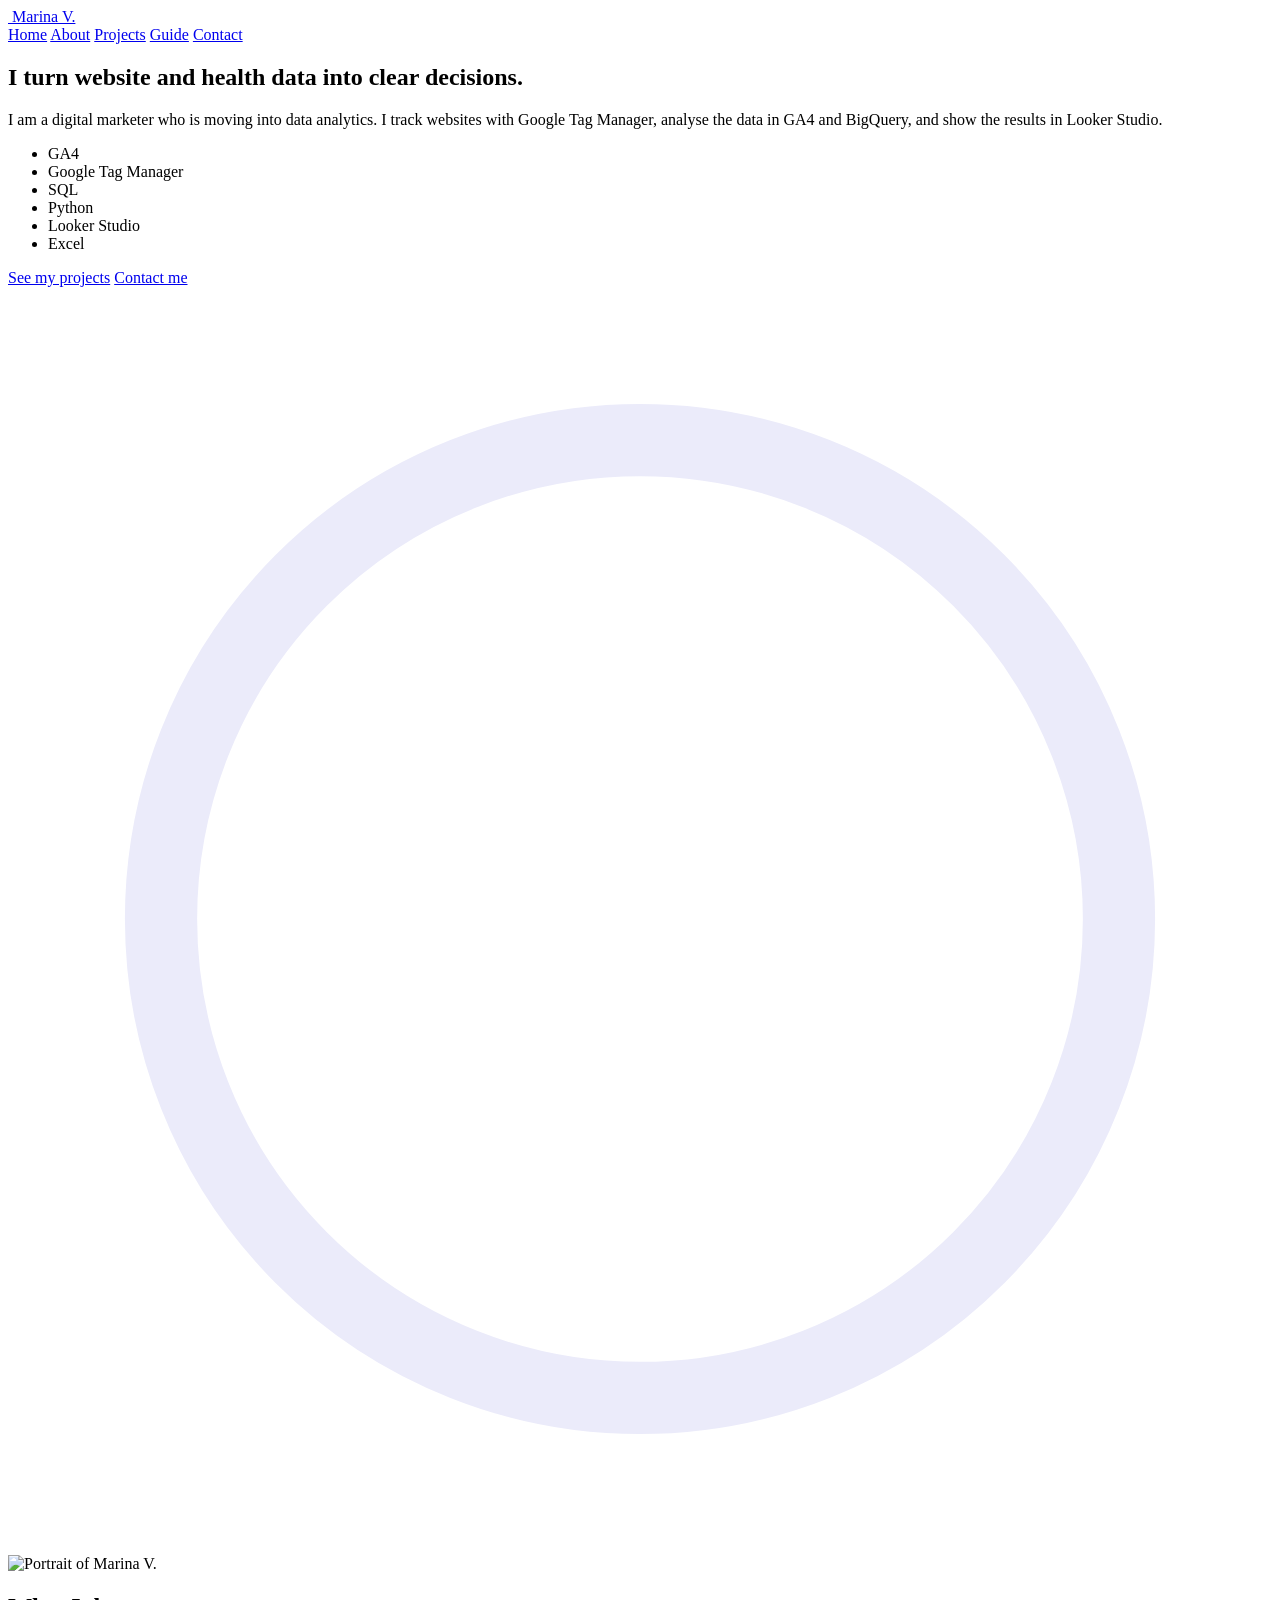
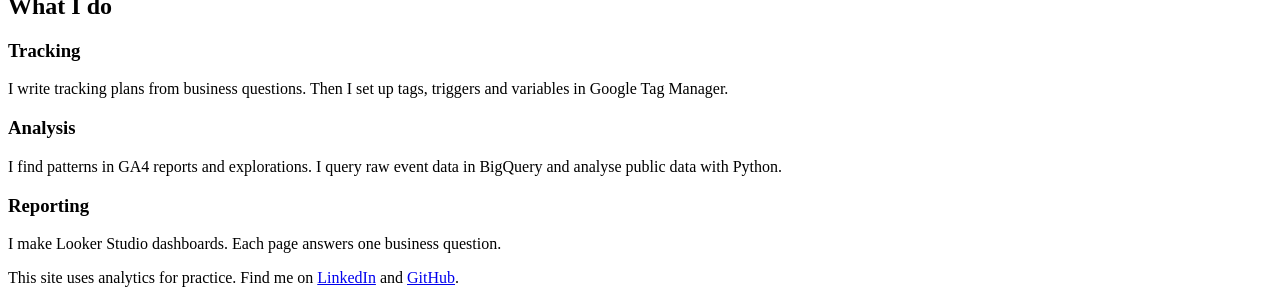
==== index.html @ f695ca91 "Add files via upload" ====
<!DOCTYPE html>
<html lang="en-GB">
<head>
  <meta charset="utf-8">
  <meta name="viewport" content="width=device-width, initial-scale=1">
  <!-- Draft: stops Google from showing this site. Remove this line when the site is finished. -->
  <meta name="robots" content="noindex, nofollow">
  <title>Marina V. | Analytics Lab</title>
  <meta name="description" content="Marina V., digital marketer moving into data analytics. Projects in GA4, Google Tag Manager, SQL and Python.">

  <!-- Page data for GTM. Read it with a Data Layer Variable called page_type. -->
  <script>
    window.dataLayer = window.dataLayer || [];
    window.dataLayer.push({ page_type: 'home' });
  </script>

  <!-- Google Tag Manager. Change GTM-XXXXXXX to your container ID. -->
  <script>(function(w,d,s,l,i){w[l]=w[l]||[];w[l].push({'gtm.start':
  new Date().getTime(),event:'gtm.js'});var f=d.getElementsByTagName(s)[0],
  j=d.createElement(s),dl=l!='dataLayer'?'&l='+l:'';j.async=true;j.src=
  'https://www.googletagmanager.com/gtm.js?id='+i+dl;f.parentNode.insertBefore(j,f);
  })(window,document,'script','dataLayer','GTM-XXXXXXX');</script>
  <!-- End Google Tag Manager -->

  <!-- Font: Public Sans from Google Fonts -->
  <link rel="preconnect" href="https://fonts.googleapis.com">
  <link rel="preconnect" href="https://fonts.gstatic.com" crossorigin>
  <link href="https://fonts.googleapis.com/css2?family=Public+Sans:wght@400;600;700;800&display=swap" rel="stylesheet">
  <link rel="stylesheet" href="styles.css">
</head>
<body>
  <!-- Google Tag Manager (noscript). Change GTM-XXXXXXX to your container ID. -->
  <noscript><iframe src="https://www.googletagmanager.com/ns.html?id=GTM-XXXXXXX"
  height="0" width="0" style="display:none;visibility:hidden"></iframe></noscript>
  <!-- End Google Tag Manager (noscript) -->

  <header>
    <div class="bar">
      <a class="logo" href="index.html">
        <img src="images/marina.jpg" alt="">
        Marina V.
      </a>
      <nav>
        <a href="index.html" aria-current="page">Home</a>
        <a href="about.html">About</a>
        <a href="projects.html">Projects</a>
        <a href="guide.html">Guide</a>
        <a href="contact.html">Contact</a>
      </nav>
    </div>
  </header>

  <main>
    <section class="hero">
      <div>
        <h1>I turn website and health data into clear decisions.</h1>
        <p class="lead">I am a digital marketer who is moving into data analytics. I track websites with Google Tag Manager, analyse the data in GA4 and BigQuery, and show the results in Looker Studio.</p>
        <ul class="skills-line">
          <li class="tag">GA4</li>
          <li class="tag">Google Tag Manager</li>
          <li class="tag alt">SQL</li>
          <li class="tag alt">Python</li>
          <li class="tag">Looker Studio</li>
          <li class="tag alt">Excel</li>
        </ul>
        <a class="btn" id="cta-projects" href="projects.html">See my projects</a>
        <a class="btn secondary" id="cta-contact" href="contact.html">Contact me</a>
      </div>

      <div class="portrait">
        <svg viewBox="0 0 42 42" aria-hidden="true">
          <circle cx="21" cy="21" r="15.9155" fill="none" stroke="#EBEBFA" stroke-width="2.4"/>
          <circle class="ring-main" cx="21" cy="21" r="15.9155" fill="none" stroke-width="2.4" stroke-linecap="round" pathLength="100"/>
          <circle class="ring-second" cx="21" cy="21" r="15.9155" fill="none" stroke-width="2.4" stroke-linecap="round" pathLength="100"/>
        </svg>
        <img src="images/marina.jpg" alt="Portrait of Marina V.">
      </div>
    </section>

    <h2>What I do</h2>
    <section class="columns">
      <div>
        <h3>Tracking</h3>
        <p>I write tracking plans from business questions. Then I set up tags, triggers and variables in Google Tag Manager.</p>
      </div>
      <div>
        <h3>Analysis</h3>
        <p>I find patterns in GA4 reports and explorations. I query raw event data in BigQuery and analyse public data with Python.</p>
      </div>
      <div>
        <h3>Reporting</h3>
        <p>I make Looker Studio dashboards. Each page answers one business question.</p>
      </div>
    </section>
  </main>

  <footer>
    <p>This site uses analytics for practice. Find me on
      <a href="https://www.linkedin.com/in/marina-volkaert" target="_blank" rel="noopener">LinkedIn</a> and
      <a href="https://github.com/MarinaVanalyst" target="_blank" rel="noopener">GitHub</a>.</p>
  </footer>
</body>
</html>
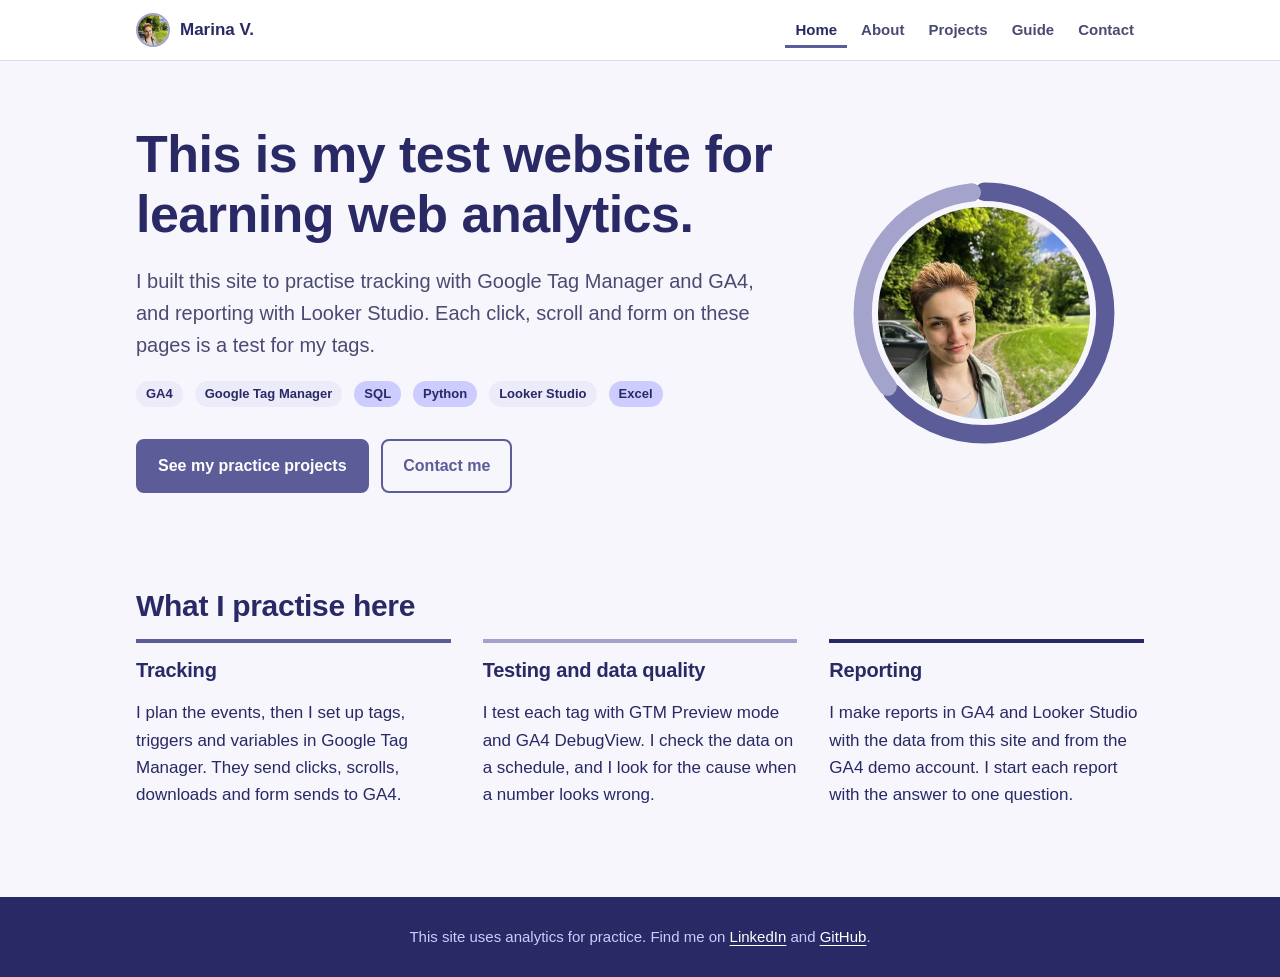
==== commit 44cae8a6: "Revise website content for clarity and focus Updated the website description and content to reflect " ====
--- a/index.html
+++ b/index.html
@@ -6,7 +6,7 @@
   <!-- Draft: stops Google from showing this site. Remove this line when the site is finished. -->
   <meta name="robots" content="noindex, nofollow">
   <title>Marina V. | Analytics Lab</title>
-  <meta name="description" content="Marina V., digital marketer moving into data analytics. Projects in GA4, Google Tag Manager, SQL and Python.">
+  <meta name="description" content="The practice website of Marina V. I use it to learn web tracking with Google Tag Manager and GA4, and reporting with Looker Studio.">
 
   <!-- Page data for GTM. Read it with a Data Layer Variable called page_type. -->
   <script>
@@ -53,8 +53,8 @@
   <main>
     <section class="hero">
       <div>
-        <h1>I turn website and health data into clear decisions.</h1>
-        <p class="lead">I am a digital marketer who is moving into data analytics. I track websites with Google Tag Manager, analyse the data in GA4 and BigQuery, and show the results in Looker Studio.</p>
+        <h1>This is my test website for learning web analytics.</h1>
+        <p class="lead">I built this site to practise tracking with Google Tag Manager and GA4, and reporting with Looker Studio. Each click, scroll and form on these pages is a test for my tags.</p>
         <ul class="skills-line">
           <li class="tag">GA4</li>
           <li class="tag">Google Tag Manager</li>
@@ -63,13 +63,13 @@
           <li class="tag">Looker Studio</li>
           <li class="tag alt">Excel</li>
         </ul>
-        <a class="btn" id="cta-projects" href="projects.html">See my projects</a>
+        <a class="btn" id="cta-projects" href="projects.html">See my practice projects</a>
         <a class="btn secondary" id="cta-contact" href="contact.html">Contact me</a>
       </div>
 
       <div class="portrait">
         <svg viewBox="0 0 42 42" aria-hidden="true">
-          <circle cx="21" cy="21" r="15.9155" fill="none" stroke="#EBEBFA" stroke-width="2.4"/>
+          <circle cx="21" cy="21" r="15.9155" fill="none" stroke="#FFFFFF" stroke-width="2.4"/>
           <circle class="ring-main" cx="21" cy="21" r="15.9155" fill="none" stroke-width="2.4" stroke-linecap="round" pathLength="100"/>
           <circle class="ring-second" cx="21" cy="21" r="15.9155" fill="none" stroke-width="2.4" stroke-linecap="round" pathLength="100"/>
         </svg>
@@ -77,19 +77,19 @@
       </div>
     </section>
 
-    <h2>What I do</h2>
+    <h2>What I practise here</h2>
     <section class="columns">
       <div>
         <h3>Tracking</h3>
-        <p>I write tracking plans from business questions. Then I set up tags, triggers and variables in Google Tag Manager.</p>
+        <p>I plan the events, then I set up tags, triggers and variables in Google Tag Manager. They send clicks, scrolls, downloads and form sends to GA4.</p>
       </div>
       <div>
-        <h3>Analysis</h3>
-        <p>I find patterns in GA4 reports and explorations. I query raw event data in BigQuery and analyse public data with Python.</p>
+        <h3>Testing and data quality</h3>
+        <p>I test each tag with GTM Preview mode and GA4 DebugView. I check the data on a schedule, and I look for the cause when a number looks wrong.</p>
       </div>
       <div>
         <h3>Reporting</h3>
-        <p>I make Looker Studio dashboards. Each page answers one business question.</p>
+        <p>I make reports in GA4 and Looker Studio with the data from this site and from the GA4 demo account. I start each report with the answer to one question.</p>
       </div>
     </section>
   </main>
--- a/styles.css
+++ b/styles.css
@@ -0,0 +1,436 @@
+/* ==========================================================
+   1. DESIGN TOKENS
+   Change the colours here. All pages use these variables.
+   ========================================================== */
+:root {
+  /* Portfolio palette (4 colours) */
+  --indigo: #292966;     /* darkest: main text, footer, headings */
+  --violet: #5C5C99;     /* main colour: buttons, links, active menu */
+  --lilac: #A3A3CC;      /* decoration only: lines, ring. Too light for text */
+  --periwinkle: #CCCCFF; /* lightest: tags, highlights */
+
+  /* Colours made from the palette */
+  --ink: var(--indigo);
+  --muted: #4A4A73;      /* secondary text, a soft indigo */
+  --tint: #EBEBFA;       /* very light periwinkle for soft panels */
+  --bg: #F6F6FC;         /* page background */
+  --paper: #FFFFFF;      /* panels */
+  --line: #DCDCEE;       /* borders */
+
+  --font: "Public Sans", "Helvetica Neue", Arial, sans-serif;
+  --max: 1040px;
+  --measure: 64ch;       /* max line length for text */
+}
+
+/* ==========================================================
+   2. BASE
+   ========================================================== */
+* { box-sizing: border-box; }
+
+body {
+  margin: 0;
+  font-family: var(--font);
+  font-size: 17px;
+  line-height: 1.6;
+  background: var(--bg);
+  color: var(--ink);
+}
+
+h1, h2, h3 { line-height: 1.15; letter-spacing: -0.01em; }
+h1 { font-size: clamp(32px, 6vw, 52px); font-weight: 800; margin: 0 0 16px; }
+h2 { font-size: clamp(24px, 3.5vw, 30px); font-weight: 750; margin: 48px 0 12px; }
+h3 { font-size: 20px; font-weight: 700; margin: 0 0 8px; }
+p, li { max-width: var(--measure); }
+
+a { color: var(--violet); text-underline-offset: 3px; }
+a:hover { color: var(--indigo); }
+
+/* Visible keyboard focus for accessibility */
+a:focus-visible, button:focus-visible, input:focus-visible,
+select:focus-visible, textarea:focus-visible {
+  outline: 3px solid var(--indigo);
+  outline-offset: 2px;
+}
+
+/* ==========================================================
+   3. HEADER AND NAVIGATION
+   ========================================================== */
+header {
+  background: var(--paper);
+  border-bottom: 1px solid var(--line);
+}
+
+.bar {
+  max-width: var(--max);
+  margin: 0 auto;
+  padding: 12px 16px;
+  display: flex;
+  flex-wrap: wrap;
+  align-items: center;
+  justify-content: space-between;
+  gap: 12px;
+}
+
+.logo {
+  display: flex;
+  align-items: center;
+  gap: 10px;
+  font-weight: 800;
+  color: var(--ink);
+  text-decoration: none;
+}
+
+.logo img {
+  width: 34px;
+  height: 34px;
+  border-radius: 50%;
+  border: 2px solid var(--lilac);
+}
+
+nav { display: flex; flex-wrap: wrap; gap: 4px; }
+
+nav a {
+  padding: 6px 10px;
+  border-radius: 6px;
+  text-decoration: none;
+  color: var(--muted);
+  font-size: 15px;
+  font-weight: 600;
+}
+
+nav a:hover { color: var(--ink); background: var(--bg); }
+
+nav a[aria-current="page"] {
+  color: var(--indigo);
+  box-shadow: inset 0 -3px 0 var(--violet);
+  border-radius: 0;
+}
+
+/* ==========================================================
+   4. PAGE LAYOUT
+   ========================================================== */
+main {
+  max-width: var(--max);
+  margin: 0 auto;
+  padding: 40px 16px 72px;
+}
+
+.lead { font-size: 20px; color: var(--muted); }
+
+/* ==========================================================
+   5. HERO (home page): photo inside a donut chart ring
+   ========================================================== */
+.hero {
+  display: grid;
+  grid-template-columns: 1fr auto;
+  align-items: center;
+  gap: 48px;
+  padding: 24px 0 40px;
+}
+
+.portrait {
+  position: relative;
+  width: 320px;
+  height: 320px;
+}
+
+.portrait svg {
+  position: absolute;
+  inset: 0;
+  width: 100%;
+  height: 100%;
+  transform: rotate(-90deg); /* start the ring at the top, like a clock */
+}
+
+/* The ring: 64% violet, 34% lilac. Each "stroke-dasharray" sets the size of a segment. */
+.ring-main  { stroke: var(--violet);  stroke-dasharray: 64 100; }
+.ring-second { stroke: var(--lilac); stroke-dasharray: 34 100; stroke-dashoffset: -65; }
+
+.portrait img {
+  /* The photo fills the inside of the ring. Percent values keep this
+     correct at every size of the ring. */
+  position: absolute;
+  inset: 17%;
+  width: 66%;
+  height: 66%;
+  border-radius: 50%;
+  object-fit: cover;
+  background: var(--tint);
+  color: transparent; /* hide the alt text if the photo cannot load */
+}
+
+.logo img, .about-head img { color: transparent; background: var(--tint); }
+
+/* One animation only: the ring draws itself when the page opens. */
+@media (prefers-reduced-motion: no-preference) {
+  .ring-main, .ring-second { animation: draw 1.1s ease-out both; }
+  .ring-second { animation-delay: 0.5s; }
+  @keyframes draw { from { stroke-dasharray: 0 100; } }
+}
+
+.skills-line {
+  display: flex;
+  flex-wrap: wrap;
+  gap: 8px;
+  padding: 0;
+  margin: 20px 0 28px;
+  list-style: none;
+}
+
+/* ==========================================================
+   6. BUTTONS AND TAGS
+   ========================================================== */
+.btn {
+  display: inline-block;
+  background: var(--violet);
+  color: #fff;
+  padding: 12px 20px;
+  border-radius: 8px;
+  border: 2px solid var(--violet);
+  text-decoration: none;
+  font: inherit;
+  font-weight: 700;
+  font-size: 16px;
+  cursor: pointer;
+  margin: 0 8px 8px 0;
+}
+
+.btn:hover { background: var(--indigo); border-color: var(--indigo); color: #fff; }
+
+.btn.secondary { background: transparent; color: var(--violet); }
+.btn.secondary:hover { background: var(--tint); color: var(--indigo); }
+
+.tag {
+  display: inline-block;
+  font-size: 13px;
+  font-weight: 600;
+  padding: 3px 10px;
+  border-radius: 20px;
+  background: var(--tint);
+  color: var(--indigo);
+  margin: 0 4px 4px 0;
+}
+
+.tag.alt { background: var(--periwinkle); color: var(--indigo); }
+
+/* ==========================================================
+   7. SKILL COLUMNS (home page)
+   Three columns with a coloured top line, not boxed cards.
+   ========================================================== */
+.columns {
+  display: grid;
+  grid-template-columns: repeat(auto-fit, minmax(240px, 1fr));
+  gap: 32px;
+  margin-top: 16px;
+}
+
+.columns > div { border-top: 4px solid var(--violet); padding-top: 16px; }
+.columns > div:nth-child(2) { border-top-color: var(--lilac); }
+.columns > div:nth-child(3) { border-top-color: var(--ink); }
+
+/* ==========================================================
+   8. PROJECTS: one large featured project, then smaller ones
+   ========================================================== */
+.featured {
+  display: grid;
+  grid-template-columns: 1.2fr 1fr;
+  background: var(--paper);
+  border: 1px solid var(--line);
+  border-radius: 14px;
+  overflow: hidden;
+  margin: 24px 0 32px;
+}
+
+.featured .info { padding: 28px; }
+
+/* A small bar chart drawn with CSS, to show the deprivation gradient idea */
+.featured .visual {
+  background: var(--indigo);
+  padding: 28px;
+  display: flex;
+  align-items: flex-end;
+  gap: 10px;
+  min-height: 220px;
+}
+
+.featured .visual span {
+  flex: 1;
+  background: var(--violet);
+  border-radius: 4px 4px 0 0;
+}
+
+.featured .visual span.low { background: var(--periwinkle); }
+
+.visual-note { color: #fff; font-size: 13px; margin: 0 0 8px; }
+
+.project-list { display: grid; gap: 16px; }
+
+.project-row {
+  display: grid;
+  grid-template-columns: 6px 1fr;
+  gap: 20px;
+  background: var(--paper);
+  border: 1px solid var(--line);
+  border-radius: 10px;
+  overflow: hidden;
+}
+
+.project-row > div { padding: 20px 20px 20px 0; }
+
+.project-row::before { content: ""; background: var(--lilac); }
+.project-row.dark::before { background: var(--violet); }
+
+.project-link { font-weight: 700; }
+
+/* ==========================================================
+   9. ABOUT PAGE
+   ========================================================== */
+.about-head {
+  display: flex;
+  align-items: center;
+  gap: 24px;
+  flex-wrap: wrap;
+}
+
+.about-head img {
+  width: 120px;
+  height: 120px;
+  border-radius: 50%;
+  border: 4px solid var(--paper);
+  box-shadow: 0 0 0 4px var(--lilac);
+  object-fit: cover;
+}
+
+.check-list { padding: 0; list-style: none; }
+
+.check-list li {
+  padding: 10px 0 10px 32px;
+  border-bottom: 1px solid var(--line);
+  position: relative;
+}
+
+.check-list li::before {
+  content: "";
+  position: absolute;
+  left: 4px;
+  top: 17px;
+  width: 12px;
+  height: 7px;
+  border-left: 3px solid var(--violet);
+  border-bottom: 3px solid var(--violet);
+  transform: rotate(-45deg);
+}
+
+/* ==========================================================
+   10. GUIDE PAGE (long page for scroll tests)
+   ========================================================== */
+.steps { counter-reset: step; }
+
+.long-section {
+  margin: 56px 0;
+  padding-left: 64px;
+  position: relative;
+}
+
+/* The guide is a real sequence, so numbers are useful here. */
+.long-section::before {
+  counter-increment: step;
+  content: counter(step);
+  position: absolute;
+  left: 0;
+  top: 0;
+  width: 44px;
+  height: 44px;
+  border-radius: 50%;
+  background: var(--violet);
+  color: #fff;
+  font-weight: 800;
+  display: grid;
+  place-items: center;
+}
+
+.long-section:nth-child(even)::before { background: var(--indigo); }
+.long-section h2 { margin-top: 6px; }
+
+/* The wrapper keeps the video at 16:9 (56.25% = 9 / 16) and max 720 px wide */
+.video-wrap { max-width: 720px; }
+
+.video {
+  position: relative;
+  padding-top: 56.25%;
+  margin: 20px 0;
+}
+
+.video iframe {
+  position: absolute;
+  inset: 0;
+  width: 100%;
+  height: 100%;
+  border: 0;
+  border-radius: 12px;
+}
+
+/* ==========================================================
+   11. CONTACT FORM
+   ========================================================== */
+form {
+  display: grid;
+  gap: 16px;
+  max-width: 560px;
+  background: var(--paper);
+  border: 1px solid var(--line);
+  border-top: 4px solid var(--violet);
+  border-radius: 12px;
+  padding: 24px;
+}
+
+label { font-weight: 600; font-size: 15px; display: grid; gap: 6px; }
+
+input, textarea, select {
+  width: 100%;
+  padding: 11px;
+  border: 1px solid var(--line);
+  border-radius: 8px;
+  font: inherit;
+  font-weight: 400;
+  background: var(--bg);
+  color: var(--ink);
+}
+
+.notice {
+  display: none;
+  max-width: 560px;
+  background: var(--periwinkle);
+  border-left: 4px solid var(--violet);
+  padding: 14px 18px;
+  border-radius: 8px;
+}
+
+/* ==========================================================
+   12. FOOTER
+   ========================================================== */
+footer {
+  background: var(--ink);
+  color: var(--periwinkle);
+  padding: 28px 16px;
+  text-align: center;
+  font-size: 15px;
+}
+
+footer p { max-width: none; margin: 0; }
+footer a { color: #fff; }
+footer a:hover { color: var(--periwinkle); }
+
+/* ==========================================================
+   13. SMALL SCREENS (phones)
+   ========================================================== */
+@media (max-width: 720px) {
+  .hero { grid-template-columns: 1fr; gap: 24px; }
+  .portrait { width: 200px; height: 200px; order: -1; }
+  .featured { grid-template-columns: 1fr; }
+  .featured .visual { min-height: 160px; }
+  .long-section { padding-left: 56px; }
+  nav { gap: 0; }
+  nav a { padding: 6px 7px; font-size: 14px; }
+  nav a:first-child { padding-left: 0; }
+}
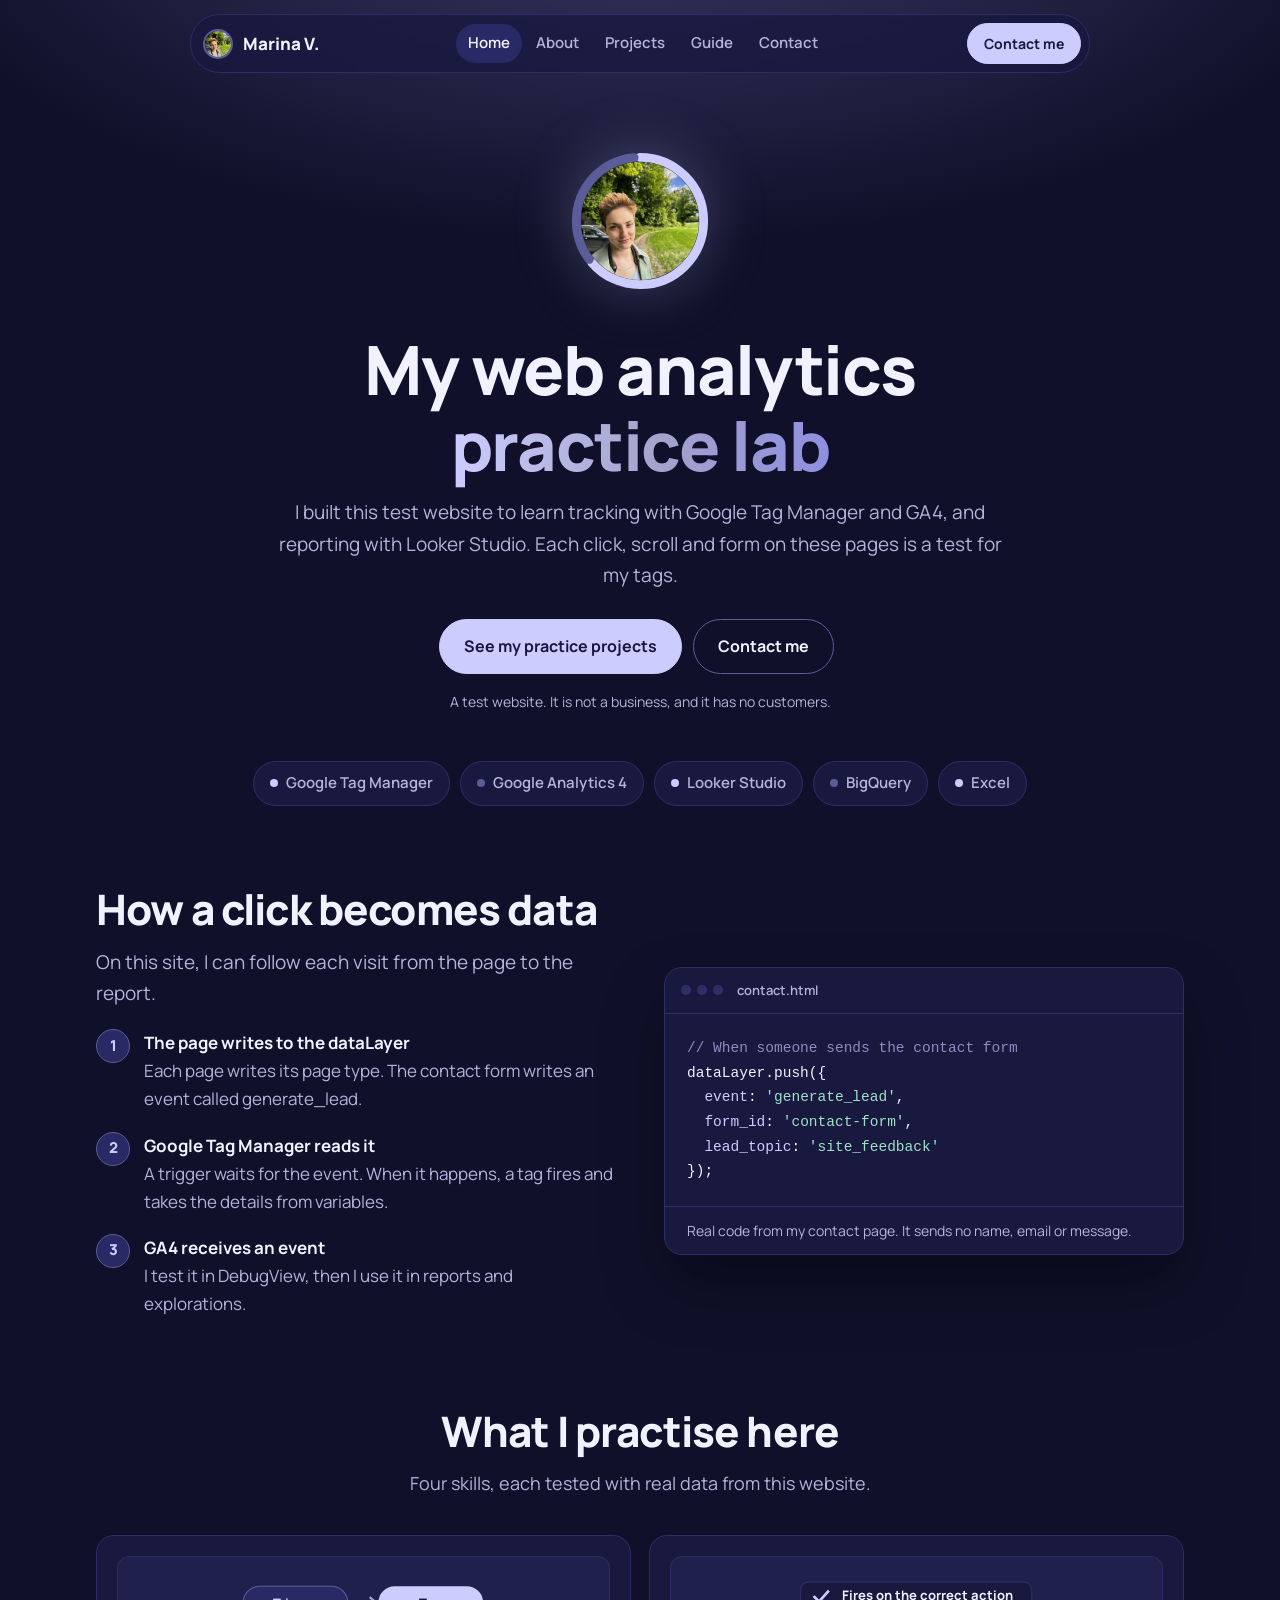
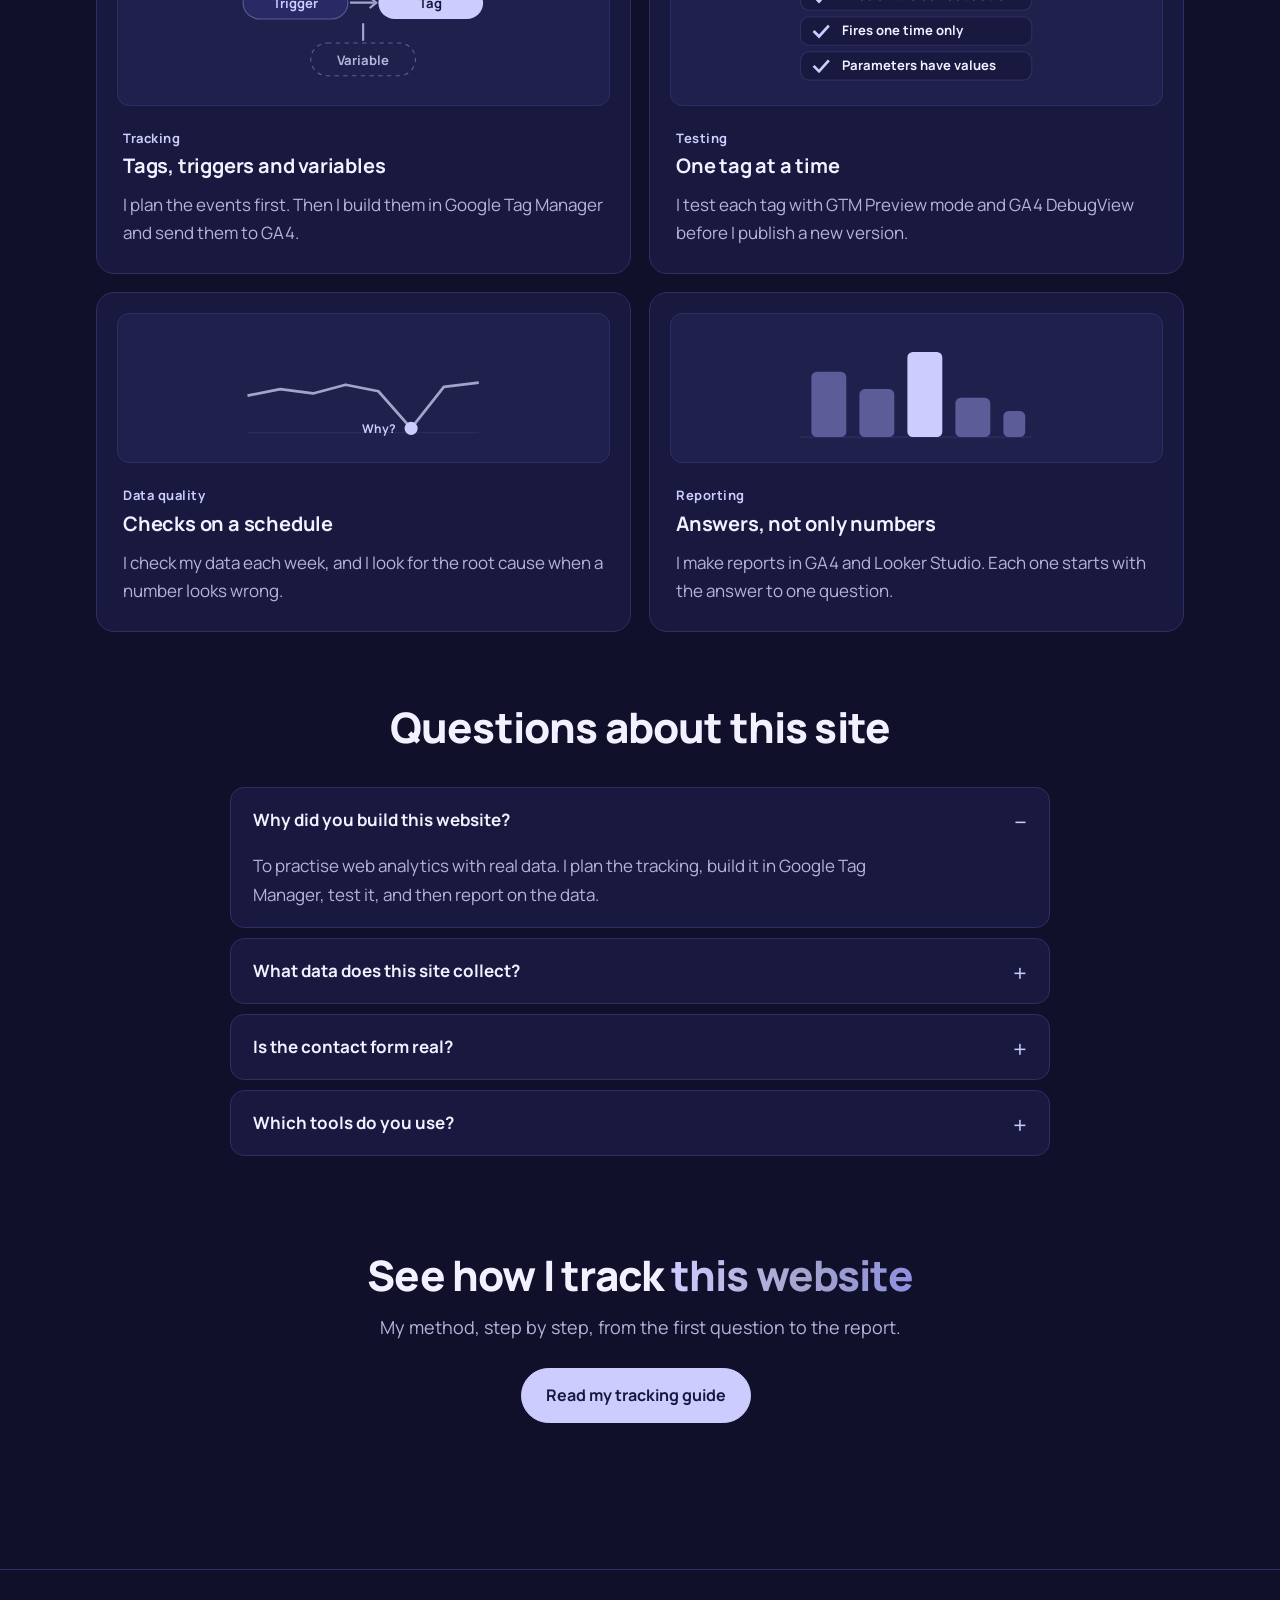
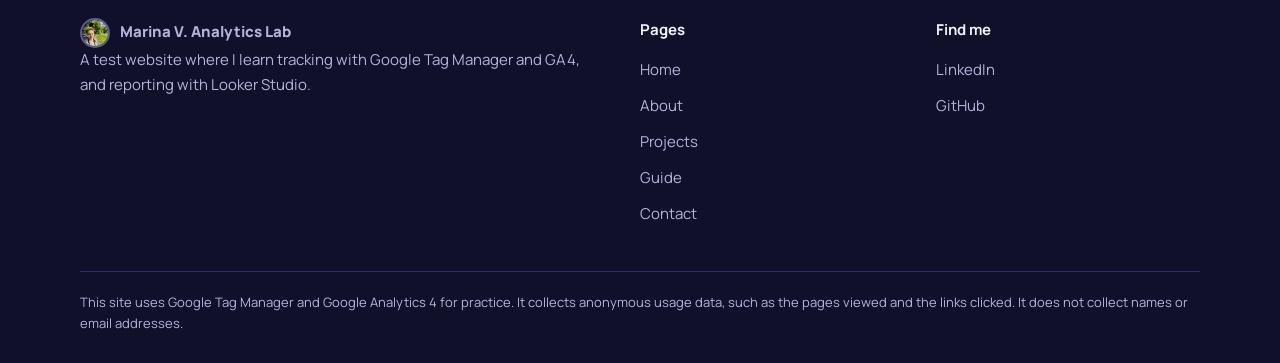
==== commit 6ef054ae: "Refactor index.html for improved structure and content Updated HTML structure and content for clarit" ====
--- a/index.html
+++ b/index.html
@@ -8,96 +8,208 @@
   <title>Marina V. | Analytics Lab</title>
   <meta name="description" content="The practice website of Marina V. I use it to learn web tracking with Google Tag Manager and GA4, and reporting with Looker Studio.">
 
-  <!-- Page data for GTM. Read it with a Data Layer Variable called page_type. -->
+  <!-- The dataLayer: the website writes information here, and GTM reads it.
+       Read page_type with the Data Layer Variable "DLV - page_type". -->
   <script>
     window.dataLayer = window.dataLayer || [];
     window.dataLayer.push({ page_type: 'home' });
   </script>
 
-  <!-- Google Tag Manager. Change GTM-XXXXXXX to your container ID. -->
-  <script>(function(w,d,s,l,i){w[l]=w[l]||[];w[l].push({'gtm.start':
-  new Date().getTime(),event:'gtm.js'});var f=d.getElementsByTagName(s)[0],
-  j=d.createElement(s),dl=l!='dataLayer'?'&l='+l:'';j.async=true;j.src=
-  'https://www.googletagmanager.com/gtm.js?id='+i+dl;f.parentNode.insertBefore(j,f);
-  })(window,document,'script','dataLayer','GTM-XXXXXXX');</script>
+  <!-- Google Tag Manager -->
+  <script async src="https://www.googletagmanager.com/gtm.js?id=GTM-W2N66H9H"></script>
+  <script>
+    window.dataLayer = window.dataLayer || [];
+    function gtag(){dataLayer.push(arguments);}
+    gtag('js', new Date());
+  </script>
   <!-- End Google Tag Manager -->
 
-  <!-- Font: Public Sans from Google Fonts -->
+  <!-- Font: Manrope from Google Fonts -->
   <link rel="preconnect" href="https://fonts.googleapis.com">
   <link rel="preconnect" href="https://fonts.gstatic.com" crossorigin>
-  <link href="https://fonts.googleapis.com/css2?family=Public+Sans:wght@400;600;700;800&display=swap" rel="stylesheet">
+  <link href="https://fonts.googleapis.com/css2?family=Manrope:wght@400;600;700;800&display=swap" rel="stylesheet">
   <link rel="stylesheet" href="styles.css">
 </head>
 <body>
-  <!-- Google Tag Manager (noscript). Change GTM-XXXXXXX to your container ID. -->
-  <noscript><iframe src="https://www.googletagmanager.com/ns.html?id=GTM-XXXXXXX"
-  height="0" width="0" style="display:none;visibility:hidden"></iframe></noscript>
-  <!-- End Google Tag Manager (noscript) -->
-
-  <header>
-    <div class="bar">
-      <a class="logo" href="index.html">
-        <img src="images/marina.jpg" alt="">
-        Marina V.
-      </a>
-      <nav>
+  <header class="site-header">
+    <nav class="pill-nav" aria-label="Main menu">
+      <a class="logo" href="index.html"><img src="images/marina.jpg" alt="">Marina V.</a>
+      <div class="nav-links">
         <a href="index.html" aria-current="page">Home</a>
         <a href="about.html">About</a>
         <a href="projects.html">Projects</a>
         <a href="guide.html">Guide</a>
         <a href="contact.html">Contact</a>
-      </nav>
-    </div>
+      </div>
+      <a class="btn small nav-cta" id="nav-contact" href="contact.html">Contact me</a>
+    </nav>
   </header>
 
   <main>
     <section class="hero">
-      <div>
-        <h1>This is my test website for learning web analytics.</h1>
-        <p class="lead">I built this site to practise tracking with Google Tag Manager and GA4, and reporting with Looker Studio. Each click, scroll and form on these pages is a test for my tags.</p>
-        <ul class="skills-line">
-          <li class="tag">GA4</li>
-          <li class="tag">Google Tag Manager</li>
-          <li class="tag alt">SQL</li>
-          <li class="tag alt">Python</li>
-          <li class="tag">Looker Studio</li>
-          <li class="tag alt">Excel</li>
-        </ul>
-        <a class="btn" id="cta-projects" href="projects.html">See my practice projects</a>
-        <a class="btn secondary" id="cta-contact" href="contact.html">Contact me</a>
-      </div>
-
       <div class="portrait">
         <svg viewBox="0 0 42 42" aria-hidden="true">
-          <circle cx="21" cy="21" r="15.9155" fill="none" stroke="#FFFFFF" stroke-width="2.4"/>
-          <circle class="ring-main" cx="21" cy="21" r="15.9155" fill="none" stroke-width="2.4" stroke-linecap="round" pathLength="100"/>
-          <circle class="ring-second" cx="21" cy="21" r="15.9155" fill="none" stroke-width="2.4" stroke-linecap="round" pathLength="100"/>
+          <circle class="ring-track" cx="21" cy="21" r="15.9155" fill="none" stroke-width="2.2"/>
+          <circle class="ring-main" cx="21" cy="21" r="15.9155" fill="none" stroke-width="2.2" stroke-linecap="round" pathLength="100"/>
+          <circle class="ring-second" cx="21" cy="21" r="15.9155" fill="none" stroke-width="2.2" stroke-linecap="round" pathLength="100"/>
         </svg>
         <img src="images/marina.jpg" alt="Portrait of Marina V.">
       </div>
-    </section>
-
-    <h2>What I practise here</h2>
-    <section class="columns">
-      <div>
-        <h3>Tracking</h3>
-        <p>I plan the events, then I set up tags, triggers and variables in Google Tag Manager. They send clicks, scrolls, downloads and form sends to GA4.</p>
-      </div>
-      <div>
-        <h3>Testing and data quality</h3>
-        <p>I test each tag with GTM Preview mode and GA4 DebugView. I check the data on a schedule, and I look for the cause when a number looks wrong.</p>
-      </div>
-      <div>
-        <h3>Reporting</h3>
-        <p>I make reports in GA4 and Looker Studio with the data from this site and from the GA4 demo account. I start each report with the answer to one question.</p>
-      </div>
+      <h1>My web analytics<br><span class="grad">practice lab</span></h1>
+      <p class="lead">I built this test website to learn tracking with Google Tag Manager and GA4, and reporting with Looker Studio. Each click, scroll and form on these pages is a test for my tags.</p>
+      <a class="btn" id="cta-projects" href="projects.html">See my practice projects</a>
+      <a class="btn ghost" id="cta-contact" href="contact.html">Contact me</a>
+      <p class="small-note">A test website. It is not a business, and it has no customers.</p>
+      <ul class="tool-row" aria-label="Tools I use">
+        <li>Google Tag Manager</li>
+        <li>Google Analytics 4</li>
+        <li>Looker Studio</li>
+        <li>BigQuery</li>
+        <li>Excel</li>
+      </ul>
+    </section>
+
+    <section class="section split">
+      <div>
+        <h2>How a click becomes data</h2>
+        <p class="lead">On this site, I can follow each visit from the page to the report.</p>
+        <ol class="flow">
+          <li><strong>The page writes to the dataLayer</strong>Each page writes its page type. The contact form writes an event called generate_lead.</li>
+          <li><strong>Google Tag Manager reads it</strong>A trigger waits for the event. When it happens, a tag fires and takes the details from variables.</li>
+          <li><strong>GA4 receives an event</strong>I test it in DebugView, then I use it in reports and explorations.</li>
+        </ol>
+      </div>
+      <div class="code-window">
+        <div class="code-bar"><span></span><span></span><span></span><b>contact.html</b></div>
+<pre><span class="c-comment">// When someone sends the contact form</span>
+dataLayer.push({
+  <span class="c-key">event</span>: <span class="c-str">'generate_lead'</span>,
+  <span class="c-key">form_id</span>: <span class="c-str">'contact-form'</span>,
+  <span class="c-key">lead_topic</span>: <span class="c-str">'site_feedback'</span>
+});</pre>
+        <p class="code-caption">Real code from my contact page. It sends no name, email or message.</p>
+      </div>
+    </section>
+
+    <section class="section">
+      <div class="section-head">
+        <h2>What I practise here</h2>
+        <p>Four skills, each tested with real data from this website.</p>
+      </div>
+      <div class="bento">
+        <article class="card">
+          <div class="card-visual"><svg viewBox="0 0 240 110" aria-hidden="true">
+  <rect x="10" y="14" width="96" height="30" rx="15" fill="#292966" stroke="#5C5C99"/>
+  <text x="58" y="34" text-anchor="middle" fill="#CCCCFF" font-size="12" font-family="Manrope, Arial" font-weight="700">Trigger</text>
+  <rect x="134" y="14" width="96" height="30" rx="15" fill="#CCCCFF"/>
+  <text x="182" y="34" text-anchor="middle" fill="#18183F" font-size="12" font-family="Manrope, Arial" font-weight="700">Tag</text>
+  <path d="M108 29 H130" stroke="#A3A3CC" stroke-width="2"/><path d="M126 24 L132 29 L126 34" fill="none" stroke="#A3A3CC" stroke-width="2"/>
+  <rect x="72" y="66" width="96" height="30" rx="15" fill="none" stroke="#5C5C99" stroke-dasharray="4 4"/>
+  <text x="120" y="86" text-anchor="middle" fill="#B4B4DB" font-size="12" font-family="Manrope, Arial" font-weight="700">Variable</text>
+  <path d="M120 64 V48" stroke="#A3A3CC" stroke-width="2"/>
+</svg></div>
+          <span class="label">Tracking</span>
+          <h3>Tags, triggers and variables</h3>
+          <p>I plan the events first. Then I build them in Google Tag Manager and send them to GA4.</p>
+        </article>
+        <article class="card">
+          <div class="card-visual"><svg viewBox="0 0 240 110" aria-hidden="true">
+  <g font-family="Manrope, Arial" font-size="12" font-weight="700">
+    <rect x="14" y="10" width="212" height="26" rx="8" fill="#191940" stroke="#2E2E66"/>
+    <path d="M26 23 l5 5 l9 -10" fill="none" stroke="#CCCCFF" stroke-width="2.5"/><text x="52" y="27" fill="#F1F1FF">Fires on the correct action</text>
+    <rect x="14" y="42" width="212" height="26" rx="8" fill="#191940" stroke="#2E2E66"/>
+    <path d="M26 55 l5 5 l9 -10" fill="none" stroke="#CCCCFF" stroke-width="2.5"/><text x="52" y="59" fill="#F1F1FF">Fires one time only</text>
+    <rect x="14" y="74" width="212" height="26" rx="8" fill="#191940" stroke="#2E2E66"/>
+    <path d="M26 87 l5 5 l9 -10" fill="none" stroke="#CCCCFF" stroke-width="2.5"/><text x="52" y="91" fill="#F1F1FF">Parameters have values</text>
+  </g>
+</svg></div>
+          <span class="label">Testing</span>
+          <h3>One tag at a time</h3>
+          <p>I test each tag with GTM Preview mode and GA4 DebugView before I publish a new version.</p>
+        </article>
+        <article class="card">
+          <div class="card-visual"><svg viewBox="0 0 240 110" aria-hidden="true">
+  <path d="M14 96 H226" stroke="#2E2E66"/>
+  <polyline points="14,62 44,56 74,60 104,52 134,58 164,92 194,54 226,50" fill="none" stroke="#A3A3CC" stroke-width="2.5" stroke-linejoin="round"/>
+  <circle cx="164" cy="92" r="6" fill="#CCCCFF"/>
+  <text x="150" y="96" text-anchor="end" fill="#CCCCFF" font-size="11" font-family="Manrope, Arial" font-weight="700">Why?</text>
+</svg></div>
+          <span class="label">Data quality</span>
+          <h3>Checks on a schedule</h3>
+          <p>I check my data each week, and I look for the root cause when a number looks wrong.</p>
+        </article>
+        <article class="card">
+          <div class="card-visual"><svg viewBox="0 0 240 110" aria-hidden="true">
+  <path d="M14 100 H226" stroke="#2E2E66"/>
+  <rect x="24" y="40" width="32" height="60" rx="5" fill="#5C5C99"/>
+  <rect x="68" y="56" width="32" height="44" rx="5" fill="#5C5C99"/>
+  <rect x="112" y="22" width="32" height="78" rx="5" fill="#CCCCFF"/>
+  <rect x="156" y="64" width="32" height="36" rx="5" fill="#5C5C99"/>
+  <rect x="200" y="76" width="20" height="24" rx="5" fill="#5C5C99"/>
+</svg></div>
+          <span class="label">Reporting</span>
+          <h3>Answers, not only numbers</h3>
+          <p>I make reports in GA4 and Looker Studio. Each one starts with the answer to one question.</p>
+        </article>
+      </div>
+    </section>
+
+    <section class="section">
+      <div class="section-head">
+        <h2>Questions about this site</h2>
+      </div>
+      <div class="faq">
+        <details open>
+          <summary>Why did you build this website?</summary>
+          <p>To practise web analytics with real data. I plan the tracking, build it in Google Tag Manager, test it, and then report on the data.</p>
+        </details>
+        <details>
+          <summary>What data does this site collect?</summary>
+          <p>Google Analytics 4 collects anonymous usage data, for example which pages are viewed, the links and buttons that are clicked, and the type of device. The site does not collect names or email addresses.</p>
+        </details>
+        <details>
+          <summary>Is the contact form real?</summary>
+          <p>It is a practice form. It does not send your message to anyone. It only sends an event called generate_lead, so that I can practise form tracking.</p>
+        </details>
+        <details>
+          <summary>Which tools do you use?</summary>
+          <p>Google Tag Manager, Google Analytics 4, Looker Studio, BigQuery and Excel. The site itself is free hosting on GitHub Pages.</p>
+        </details>
+      </div>
+    </section>
+
+    <section class="cta-band">
+      <h2>See how I track <span class="grad">this website</span></h2>
+      <p>My method, step by step, from the first question to the report.</p>
+      <a class="btn" id="cta-guide" href="guide.html">Read my tracking guide</a>
     </section>
   </main>
 
   <footer>
-    <p>This site uses analytics for practice. Find me on
-      <a href="https://www.linkedin.com/in/marina-volkaert" target="_blank" rel="noopener">LinkedIn</a> and
-      <a href="https://github.com/MarinaVanalyst" target="_blank" rel="noopener">GitHub</a>.</p>
+    <div class="foot">
+      <div>
+        <a class="logo" href="index.html"><img src="images/marina.jpg" alt="">Marina V. Analytics Lab</a>
+        <p>A test website where I learn tracking with Google Tag Manager and GA4, and reporting with Looker Studio.</p>
+      </div>
+      <div>
+        <h4>Pages</h4>
+        <ul>
+          <li><a href="index.html">Home</a></li>
+          <li><a href="about.html">About</a></li>
+          <li><a href="projects.html">Projects</a></li>
+          <li><a href="guide.html">Guide</a></li>
+          <li><a href="contact.html">Contact</a></li>
+        </ul>
+      </div>
+      <div>
+        <h4>Find me</h4>
+        <ul>
+          <li><a href="https://www.linkedin.com/in/marina-volkaert" target="_blank" rel="noopener">LinkedIn</a></li>
+          <li><a href="https://github.com/MarinaVanalyst" target="_blank" rel="noopener">GitHub</a></li>
+        </ul>
+      </div>
+    </div>
+    <p class="foot-note">This site uses Google Tag Manager and Google Analytics 4 for practice. It collects anonymous usage data, such as the pages viewed and the links clicked. It does not collect names or email addresses.</p>
   </footer>
 </body>
 </html>
--- a/styles.css
+++ b/styles.css
@@ -1,436 +1,623 @@
 /* ==========================================================
-   1. DESIGN TOKENS
-   Change the colours here. All pages use these variables.
+   Marina V. Analytics Lab
+   Dark theme, inspired by modern portfolio builder sites.
    ========================================================== */
+
+/* 1. DESIGN TOKENS: change colours and font here only */
 :root {
-  /* Portfolio palette (4 colours) */
-  --indigo: #292966;     /* darkest: main text, footer, headings */
-  --violet: #5C5C99;     /* main colour: buttons, links, active menu */
-  --lilac: #A3A3CC;      /* decoration only: lines, ring. Too light for text */
-  --periwinkle: #CCCCFF; /* lightest: tags, highlights */
-
-  /* Colours made from the palette */
-  --ink: var(--indigo);
-  --muted: #4A4A73;      /* secondary text, a soft indigo */
-  --tint: #EBEBFA;       /* very light periwinkle for soft panels */
-  --bg: #F6F6FC;         /* page background */
-  --paper: #FFFFFF;      /* panels */
-  --line: #DCDCEE;       /* borders */
-
-  --font: "Public Sans", "Helvetica Neue", Arial, sans-serif;
-  --max: 1040px;
-  --measure: 64ch;       /* max line length for text */
-}
-
-/* ==========================================================
-   2. BASE
-   ========================================================== */
+  /* Portfolio palette */
+  --indigo: #292966;
+  --violet: #5C5C99;
+  --lilac: #A3A3CC;
+  --periwinkle: #CCCCFF;
+
+  /* Dark theme colours made from the palette */
+  --night: #10102A;      /* page background */
+  --card: #191940;       /* cards and panels */
+  --card-2: #20204D;     /* raised parts inside cards */
+  --line: #2E2E66;       /* borders */
+  --text: #F1F1FF;       /* main text */
+  --muted: #B4B4DB;      /* secondary text */
+
+  --font: "Manrope", "Helvetica Neue", Arial, sans-serif;
+  --mono: ui-monospace, "SFMono-Regular", Menlo, Consolas, monospace;
+  --max: 1120px;
+  --measure: 62ch;
+  --radius: 18px;
+}
+
+/* 2. BASE */
 * { box-sizing: border-box; }
+
+html { scroll-behavior: smooth; }
+@media (prefers-reduced-motion: reduce) { html { scroll-behavior: auto; } }
 
 body {
   margin: 0;
   font-family: var(--font);
   font-size: 17px;
-  line-height: 1.6;
-  background: var(--bg);
-  color: var(--ink);
-}
-
-h1, h2, h3 { line-height: 1.15; letter-spacing: -0.01em; }
-h1 { font-size: clamp(32px, 6vw, 52px); font-weight: 800; margin: 0 0 16px; }
-h2 { font-size: clamp(24px, 3.5vw, 30px); font-weight: 750; margin: 48px 0 12px; }
-h3 { font-size: 20px; font-weight: 700; margin: 0 0 8px; }
+  line-height: 1.65;
+  color: var(--text);
+  /* A soft purple glow at the top of the page, on a dark background */
+  background:
+    radial-gradient(1100px 520px at 50% -120px, rgba(92, 92, 153, 0.55), transparent 70%),
+    var(--night);
+  background-repeat: no-repeat;
+  background-color: var(--night);
+}
+
+h1, h2, h3 { line-height: 1.12; letter-spacing: -0.02em; margin: 0 0 14px; }
+h1 { font-size: clamp(38px, 7vw, 68px); font-weight: 800; }
+h2 { font-size: clamp(28px, 4.2vw, 42px); font-weight: 800; }
+h3 { font-size: 20px; font-weight: 700; letter-spacing: -0.01em; }
 p, li { max-width: var(--measure); }
-
-a { color: var(--violet); text-underline-offset: 3px; }
-a:hover { color: var(--indigo); }
-
-/* Visible keyboard focus for accessibility */
+p { margin: 0 0 14px; }
+
+a { color: var(--periwinkle); text-underline-offset: 3px; }
+a:hover { color: #FFFFFF; }
+
 a:focus-visible, button:focus-visible, input:focus-visible,
-select:focus-visible, textarea:focus-visible {
-  outline: 3px solid var(--indigo);
-  outline-offset: 2px;
-}
-
-/* ==========================================================
-   3. HEADER AND NAVIGATION
-   ========================================================== */
-header {
-  background: var(--paper);
-  border-bottom: 1px solid var(--line);
-}
-
-.bar {
-  max-width: var(--max);
+select:focus-visible, textarea:focus-visible, summary:focus-visible {
+  outline: 3px solid var(--periwinkle);
+  outline-offset: 3px;
+  border-radius: 6px;
+}
+
+/* The second line of a big heading: a soft periwinkle gradient */
+.grad {
+  background: linear-gradient(90deg, var(--periwinkle), var(--lilac) 55%, #8F8FE0);
+  -webkit-background-clip: text;
+  background-clip: text;
+  color: transparent;
+}
+
+/* 3. FLOATING PILL MENU */
+.site-header {
+  position: sticky;
+  top: 14px;
+  z-index: 20;
+  padding: 0 16px;
+  margin-top: 14px;
+}
+
+.pill-nav {
+  max-width: 900px;
   margin: 0 auto;
-  padding: 12px 16px;
   display: flex;
-  flex-wrap: wrap;
   align-items: center;
-  justify-content: space-between;
   gap: 12px;
+  padding: 8px 8px 8px 12px;
+  border: 1px solid var(--line);
+  border-radius: 999px;
+  background: rgba(25, 25, 64, 0.78);
+  backdrop-filter: blur(12px);
+  -webkit-backdrop-filter: blur(12px);
 }
 
 .logo {
   display: flex;
   align-items: center;
   gap: 10px;
+  color: var(--text);
+  text-decoration: none;
   font-weight: 800;
-  color: var(--ink);
+  white-space: nowrap;
+}
+
+.logo img {
+  width: 30px;
+  height: 30px;
+  border-radius: 50%;
+  object-fit: cover;
+  border: 2px solid var(--violet);
+}
+
+.nav-links {
+  display: flex;
+  gap: 2px;
+  margin: 0 auto;
+}
+
+.nav-links a {
+  padding: 7px 12px;
+  border-radius: 999px;
+  color: var(--muted);
   text-decoration: none;
-}
-
-.logo img {
-  width: 34px;
-  height: 34px;
+  font-size: 15px;
+  font-weight: 600;
+}
+
+.nav-links a:hover { color: var(--text); background: rgba(255, 255, 255, 0.06); }
+.nav-links a[aria-current="page"] { color: var(--text); background: var(--indigo); }
+
+/* 4. BUTTONS */
+.btn {
+  display: inline-block;
+  padding: 13px 24px;
+  border-radius: 999px;
+  border: 1px solid var(--periwinkle);
+  background: var(--periwinkle);
+  color: #18183F;
+  font: inherit;
+  font-size: 16px;
+  font-weight: 700;
+  text-decoration: none;
+  cursor: pointer;
+  margin: 0 8px 10px 0;
+}
+
+.btn:hover { background: #FFFFFF; border-color: #FFFFFF; color: #18183F; }
+
+.btn.ghost {
+  background: transparent;
+  color: var(--text);
+  border-color: var(--violet);
+}
+
+.btn.ghost:hover { background: var(--indigo); color: #FFFFFF; }
+
+.btn.small { padding: 8px 16px; font-size: 14px; margin: 0; }
+
+/* 5. LAYOUT */
+main { max-width: var(--max); margin: 0 auto; padding: 0 16px 40px; }
+
+.section { padding: 72px 0 0; }
+
+.section-head { text-align: center; margin: 0 auto 36px; }
+.section-head p { margin: 0 auto; color: var(--muted); font-size: 18px; }
+
+.page-head { text-align: center; padding: 72px 0 8px; }
+.page-head .lead { margin: 0 auto; }
+
+.lead { font-size: 19px; color: var(--muted); }
+
+/* 6. HOME: HERO */
+.hero { text-align: center; padding: 64px 0 8px; }
+.hero .lead { margin: 0 auto 28px; }
+.hero .small-note { color: var(--muted); font-size: 14px; margin: 6px auto 0; }
+
+/* Photo inside a ring that looks like a donut chart */
+.portrait {
+  position: relative;
+  width: 168px;
+  height: 168px;
+  margin: 0 auto 26px;
+  filter: drop-shadow(0 0 28px rgba(204, 204, 255, 0.25));
+}
+
+.portrait svg { position: absolute; inset: 0; width: 100%; height: 100%; transform: rotate(-90deg); }
+.ring-track { stroke: var(--line); }
+.ring-main { stroke: var(--periwinkle); stroke-dasharray: 64 100; }
+.ring-second { stroke: var(--violet); stroke-dasharray: 34 100; stroke-dashoffset: -65; }
+
+.portrait img {
+  position: absolute;
+  inset: 15%;
+  width: 70%;
+  height: 70%;
   border-radius: 50%;
-  border: 2px solid var(--lilac);
-}
-
-nav { display: flex; flex-wrap: wrap; gap: 4px; }
-
-nav a {
-  padding: 6px 10px;
-  border-radius: 6px;
-  text-decoration: none;
+  object-fit: cover;
+  background: var(--card);
+}
+
+@media (prefers-reduced-motion: no-preference) {
+  .ring-main, .ring-second { animation: draw 1.2s ease-out both; }
+  .ring-second { animation-delay: 0.5s; }
+  @keyframes draw { from { stroke-dasharray: 0 100; } }
+}
+
+/* Row of tools under the hero */
+.tool-row {
+  display: flex;
+  flex-wrap: wrap;
+  justify-content: center;
+  gap: 10px;
+  padding: 0;
+  margin: 48px auto 0;
+  list-style: none;
+}
+
+.tool-row li {
+  display: flex;
+  align-items: center;
+  gap: 8px;
+  padding: 9px 16px;
+  border: 1px solid var(--line);
+  border-radius: 999px;
+  background: var(--card);
   color: var(--muted);
   font-size: 15px;
   font-weight: 600;
 }
 
-nav a:hover { color: var(--ink); background: var(--bg); }
-
-nav a[aria-current="page"] {
-  color: var(--indigo);
-  box-shadow: inset 0 -3px 0 var(--violet);
-  border-radius: 0;
-}
-
-/* ==========================================================
-   4. PAGE LAYOUT
-   ========================================================== */
-main {
-  max-width: var(--max);
-  margin: 0 auto;
-  padding: 40px 16px 72px;
-}
-
-.lead { font-size: 20px; color: var(--muted); }
-
-/* ==========================================================
-   5. HERO (home page): photo inside a donut chart ring
-   ========================================================== */
-.hero {
-  display: grid;
-  grid-template-columns: 1fr auto;
+.tool-row li::before {
+  content: "";
+  width: 8px;
+  height: 8px;
+  border-radius: 50%;
+  background: var(--periwinkle);
+}
+
+.tool-row li:nth-child(even)::before { background: var(--violet); }
+
+/* 7. HOME: "how a click becomes data" (text + code window) */
+.split {
+  display: grid;
+  grid-template-columns: 1fr 1fr;
+  gap: 48px;
   align-items: center;
-  gap: 48px;
-  padding: 24px 0 40px;
-}
-
-.portrait {
+}
+
+.flow { padding: 0; margin: 20px 0 0; list-style: none; counter-reset: flow; }
+
+.flow li {
   position: relative;
-  width: 320px;
-  height: 320px;
-}
-
-.portrait svg {
+  padding: 0 0 18px 48px;
+  color: var(--muted);
+}
+
+.flow li strong { color: var(--text); display: block; }
+
+/* A real sequence, so numbers are useful here */
+.flow li::before {
+  counter-increment: flow;
+  content: counter(flow);
   position: absolute;
-  inset: 0;
-  width: 100%;
-  height: 100%;
-  transform: rotate(-90deg); /* start the ring at the top, like a clock */
-}
-
-/* The ring: 64% violet, 34% lilac. Each "stroke-dasharray" sets the size of a segment. */
-.ring-main  { stroke: var(--violet);  stroke-dasharray: 64 100; }
-.ring-second { stroke: var(--lilac); stroke-dasharray: 34 100; stroke-dashoffset: -65; }
-
-.portrait img {
-  /* The photo fills the inside of the ring. Percent values keep this
-     correct at every size of the ring. */
-  position: absolute;
-  inset: 17%;
-  width: 66%;
-  height: 66%;
+  left: 0;
+  top: 0;
+  width: 32px;
+  height: 32px;
   border-radius: 50%;
-  object-fit: cover;
-  background: var(--tint);
-  color: transparent; /* hide the alt text if the photo cannot load */
-}
-
-.logo img, .about-head img { color: transparent; background: var(--tint); }
-
-/* One animation only: the ring draws itself when the page opens. */
-@media (prefers-reduced-motion: no-preference) {
-  .ring-main, .ring-second { animation: draw 1.1s ease-out both; }
-  .ring-second { animation-delay: 0.5s; }
-  @keyframes draw { from { stroke-dasharray: 0 100; } }
-}
-
-.skills-line {
+  background: var(--indigo);
+  border: 1px solid var(--violet);
+  color: var(--periwinkle);
+  font-weight: 800;
+  font-size: 15px;
+  display: grid;
+  place-items: center;
+}
+
+.code-window {
+  background: var(--card);
+  border: 1px solid var(--line);
+  border-radius: var(--radius);
+  overflow: hidden;
+  box-shadow: 0 30px 60px rgba(0, 0, 0, 0.35);
+}
+
+.code-bar {
   display: flex;
-  flex-wrap: wrap;
-  gap: 8px;
+  align-items: center;
+  gap: 6px;
+  padding: 12px 16px;
+  border-bottom: 1px solid var(--line);
+  color: var(--muted);
+  font-size: 13px;
+}
+
+.code-bar span { width: 10px; height: 10px; border-radius: 50%; background: var(--line); }
+.code-bar b { font-weight: 600; margin-left: 8px; }
+
+.code-window pre {
+  margin: 0;
+  padding: 22px;
+  font-family: var(--mono);
+  font-size: 14.5px;
+  line-height: 1.7;
+  color: var(--text);
+  overflow-x: auto;
+}
+
+.c-comment { color: #8C8CC0; }
+.c-key { color: var(--periwinkle); }
+.c-str { color: #9FE0C7; }
+
+.code-caption {
+  padding: 12px 22px;
+  border-top: 1px solid var(--line);
+  color: var(--muted);
+  font-size: 14px;
+  margin: 0;
+  max-width: none;
+}
+
+/* 8. CARDS (bento grid) */
+.bento {
+  display: grid;
+  grid-template-columns: repeat(2, 1fr);
+  gap: 18px;
+}
+
+.card {
+  background: var(--card);
+  border: 1px solid var(--line);
+  border-radius: var(--radius);
+  padding: 26px;
+}
+
+.card p { color: var(--muted); margin-bottom: 0; }
+
+.card-visual {
+  height: 150px;
+  margin: -6px -6px 22px;
+  border-radius: 12px;
+  background: var(--card-2);
+  border: 1px solid var(--line);
+  display: grid;
+  place-items: center;
+  overflow: hidden;
+}
+
+.card-visual svg { width: 86%; height: auto; max-height: 120px; }
+
+.label {
+  display: block;
+  color: var(--periwinkle);
+  font-size: 13px;
+  font-weight: 700;
+  letter-spacing: 0.04em;
+  margin-bottom: 6px;
+}
+
+/* 9. TAGS */
+.tags { display: flex; flex-wrap: wrap; gap: 6px; margin-bottom: 14px; }
+
+.tag {
+  font-size: 13px;
+  font-weight: 700;
+  padding: 3px 11px;
+  border-radius: 999px;
+  background: var(--indigo);
+  color: var(--periwinkle);
+}
+
+.tag.alt { background: transparent; border: 1px solid var(--violet); color: var(--muted); }
+.tag.progress { background: #3D3418; color: #FFDF8A; }
+
+/* 10. PROJECTS PAGE */
+.featured {
+  display: grid;
+  grid-template-columns: 1.15fr 1fr;
+  gap: 0;
   padding: 0;
-  margin: 20px 0 28px;
-  list-style: none;
-}
-
-/* ==========================================================
-   6. BUTTONS AND TAGS
-   ========================================================== */
-.btn {
-  display: inline-block;
-  background: var(--violet);
-  color: #fff;
-  padding: 12px 20px;
-  border-radius: 8px;
-  border: 2px solid var(--violet);
-  text-decoration: none;
-  font: inherit;
-  font-weight: 700;
-  font-size: 16px;
-  cursor: pointer;
-  margin: 0 8px 8px 0;
-}
-
-.btn:hover { background: var(--indigo); border-color: var(--indigo); color: #fff; }
-
-.btn.secondary { background: transparent; color: var(--violet); }
-.btn.secondary:hover { background: var(--tint); color: var(--indigo); }
-
-.tag {
-  display: inline-block;
-  font-size: 13px;
-  font-weight: 600;
-  padding: 3px 10px;
-  border-radius: 20px;
-  background: var(--tint);
-  color: var(--indigo);
-  margin: 0 4px 4px 0;
-}
-
-.tag.alt { background: var(--periwinkle); color: var(--indigo); }
-
-/* ==========================================================
-   7. SKILL COLUMNS (home page)
-   Three columns with a coloured top line, not boxed cards.
-   ========================================================== */
-.columns {
-  display: grid;
-  grid-template-columns: repeat(auto-fit, minmax(240px, 1fr));
-  gap: 32px;
-  margin-top: 16px;
-}
-
-.columns > div { border-top: 4px solid var(--violet); padding-top: 16px; }
-.columns > div:nth-child(2) { border-top-color: var(--lilac); }
-.columns > div:nth-child(3) { border-top-color: var(--ink); }
-
-/* ==========================================================
-   8. PROJECTS: one large featured project, then smaller ones
-   ========================================================== */
-.featured {
-  display: grid;
-  grid-template-columns: 1.2fr 1fr;
-  background: var(--paper);
-  border: 1px solid var(--line);
-  border-radius: 14px;
   overflow: hidden;
-  margin: 24px 0 32px;
-}
-
-.featured .info { padding: 28px; }
-
-/* A small bar chart drawn with CSS, to show the deprivation gradient idea */
-.featured .visual {
-  background: var(--indigo);
-  padding: 28px;
+  margin-bottom: 18px;
+}
+
+.featured .info { padding: 34px; }
+.featured h3 { font-size: 26px; }
+
+.funnel {
+  background: linear-gradient(160deg, var(--indigo), #151538);
+  padding: 30px;
   display: flex;
   align-items: flex-end;
-  gap: 10px;
-  min-height: 220px;
-}
-
-.featured .visual span {
-  flex: 1;
-  background: var(--violet);
-  border-radius: 4px 4px 0 0;
-}
-
-.featured .visual span.low { background: var(--periwinkle); }
-
-.visual-note { color: #fff; font-size: 13px; margin: 0 0 8px; }
-
-.project-list { display: grid; gap: 16px; }
-
-.project-row {
-  display: grid;
-  grid-template-columns: 6px 1fr;
-  gap: 20px;
-  background: var(--paper);
-  border: 1px solid var(--line);
-  border-radius: 10px;
-  overflow: hidden;
-}
-
-.project-row > div { padding: 20px 20px 20px 0; }
-
-.project-row::before { content: ""; background: var(--lilac); }
-.project-row.dark::before { background: var(--violet); }
-
-.project-link { font-weight: 700; }
-
-/* ==========================================================
-   9. ABOUT PAGE
-   ========================================================== */
-.about-head {
-  display: flex;
-  align-items: center;
-  gap: 24px;
-  flex-wrap: wrap;
-}
-
-.about-head img {
-  width: 120px;
-  height: 120px;
-  border-radius: 50%;
-  border: 4px solid var(--paper);
-  box-shadow: 0 0 0 4px var(--lilac);
+  gap: 12px;
+  min-height: 260px;
+  border-left: 1px solid var(--line);
+}
+
+.funnel div { flex: 1; display: flex; flex-direction: column; justify-content: flex-end; height: 100%; }
+.funnel span { display: block; border-radius: 8px 8px 0 0; background: var(--violet); }
+.funnel span.low { background: var(--periwinkle); }
+.funnel small { display: block; color: var(--muted); font-size: 12px; text-align: center; margin-top: 8px; }
+
+.project-grid { display: grid; grid-template-columns: repeat(2, 1fr); gap: 18px; }
+
+.project-link { font-weight: 700; display: inline-block; margin-top: 14px; }
+
+/* 11. ABOUT PAGE */
+.about-grid {
+  display: grid;
+  grid-template-columns: 340px 1fr;
+  gap: 28px;
+  align-items: start;
+  margin-top: 40px;
+}
+
+.photo-card { padding: 12px; text-align: center; }
+
+.photo-card img {
+  width: 100%;
+  aspect-ratio: 1 / 1;
   object-fit: cover;
-}
-
-.check-list { padding: 0; list-style: none; }
+  border-radius: 12px;
+  display: block;
+}
+
+.photo-card p { margin: 14px 0 4px; color: var(--text); font-weight: 700; }
+.photo-card small { color: var(--muted); }
+
+.check-list { list-style: none; padding: 0; margin: 0; }
 
 .check-list li {
-  padding: 10px 0 10px 32px;
+  position: relative;
+  padding: 11px 0 11px 34px;
   border-bottom: 1px solid var(--line);
-  position: relative;
-}
+  color: var(--muted);
+}
+
+.check-list li:last-child { border-bottom: 0; }
 
 .check-list li::before {
   content: "";
   position: absolute;
   left: 4px;
-  top: 17px;
+  top: 19px;
   width: 12px;
   height: 7px;
-  border-left: 3px solid var(--violet);
-  border-bottom: 3px solid var(--violet);
+  border-left: 3px solid var(--periwinkle);
+  border-bottom: 3px solid var(--periwinkle);
   transform: rotate(-45deg);
 }
 
-/* ==========================================================
-   10. GUIDE PAGE (long page for scroll tests)
-   ========================================================== */
-.steps { counter-reset: step; }
-
-.long-section {
-  margin: 56px 0;
-  padding-left: 64px;
-  position: relative;
-}
-
-/* The guide is a real sequence, so numbers are useful here. */
-.long-section::before {
+.stack { display: grid; gap: 18px; }
+
+/* 12. GUIDE PAGE */
+.steps { counter-reset: step; display: grid; gap: 18px; max-width: 820px; margin: 48px auto 0; }
+
+.step { position: relative; padding-left: 92px; }
+
+.step::before {
   counter-increment: step;
   content: counter(step);
   position: absolute;
-  left: 0;
-  top: 0;
+  left: 26px;
+  top: 26px;
   width: 44px;
   height: 44px;
   border-radius: 50%;
-  background: var(--violet);
-  color: #fff;
+  background: var(--periwinkle);
+  color: #18183F;
   font-weight: 800;
   display: grid;
   place-items: center;
 }
 
-.long-section:nth-child(even)::before { background: var(--indigo); }
-.long-section h2 { margin-top: 6px; }
-
-/* The wrapper keeps the video at 16:9 (56.25% = 9 / 16) and max 720 px wide */
-.video-wrap { max-width: 720px; }
-
-.video {
-  position: relative;
-  padding-top: 56.25%;
-  margin: 20px 0;
-}
-
-.video iframe {
-  position: absolute;
-  inset: 0;
-  width: 100%;
-  height: 100%;
-  border: 0;
-  border-radius: 12px;
-}
-
-/* ==========================================================
-   11. CONTACT FORM
-   ========================================================== */
-form {
-  display: grid;
-  gap: 16px;
-  max-width: 560px;
-  background: var(--paper);
-  border: 1px solid var(--line);
-  border-top: 4px solid var(--violet);
-  border-radius: 12px;
-  padding: 24px;
-}
-
-label { font-weight: 600; font-size: 15px; display: grid; gap: 6px; }
+.step:nth-child(even)::before { background: var(--violet); color: #FFFFFF; }
+
+.step p, .step li { color: var(--muted); }
+.step ul, .step ol { padding-left: 20px; margin: 0 0 14px; }
+.step li { margin-bottom: 6px; }
+.step strong { color: var(--text); }
+
+.sheet-note {
+  background: var(--card-2);
+  border-left: 3px solid var(--periwinkle);
+  border-radius: 8px;
+  padding: 10px 14px;
+  font-size: 15px;
+  margin-top: 6px;
+}
+
+.downloads { max-width: 820px; margin: 18px auto 0; }
+.downloads p { margin-bottom: 18px; }
+
+.help-links { max-width: 820px; margin: 24px auto 0; color: var(--muted); }
+
+.video-wrap { max-width: 720px; margin: 0 auto; }
+.video { position: relative; padding-top: 56.25%; margin: 20px 0; }
+.video iframe { position: absolute; inset: 0; width: 100%; height: 100%; border: 0; border-radius: 12px; }
+
+/* 13. CONTACT PAGE */
+.form-card { max-width: 600px; margin: 40px auto 0; }
+
+form { display: grid; gap: 16px; }
+
+label { display: grid; gap: 6px; font-weight: 700; font-size: 15px; }
 
 input, textarea, select {
   width: 100%;
-  padding: 11px;
+  padding: 12px 14px;
   border: 1px solid var(--line);
-  border-radius: 8px;
+  border-radius: 10px;
+  background: var(--night);
+  color: var(--text);
   font: inherit;
   font-weight: 400;
-  background: var(--bg);
-  color: var(--ink);
-}
+}
+
+input:focus, textarea:focus, select:focus { border-color: var(--periwinkle); }
 
 .notice {
   display: none;
-  max-width: 560px;
-  background: var(--periwinkle);
-  border-left: 4px solid var(--violet);
-  padding: 14px 18px;
-  border-radius: 8px;
-}
-
-/* ==========================================================
-   12. FOOTER
-   ========================================================== */
+  max-width: 600px;
+  margin: 40px auto 0;
+  background: var(--card);
+  border: 1px solid var(--violet);
+  border-radius: var(--radius);
+  padding: 22px 26px;
+}
+
+.form-help { text-align: center; color: var(--muted); margin: 20px auto 0; }
+
+/* 14. FREQUENTLY ASKED QUESTIONS */
+.faq { max-width: 820px; margin: 0 auto; display: grid; gap: 10px; }
+
+.faq details {
+  background: var(--card);
+  border: 1px solid var(--line);
+  border-radius: 14px;
+  padding: 0 22px;
+}
+
+.faq summary {
+  list-style: none;
+  cursor: pointer;
+  padding: 18px 30px 18px 0;
+  font-weight: 700;
+  position: relative;
+}
+
+.faq summary::-webkit-details-marker { display: none; }
+
+.faq summary::after {
+  content: "+";
+  position: absolute;
+  right: 0;
+  top: 14px;
+  font-size: 24px;
+  font-weight: 400;
+  color: var(--periwinkle);
+}
+
+.faq details[open] summary::after { content: "\2212"; }
+.faq details p { color: var(--muted); padding-bottom: 18px; margin: 0; }
+
+/* 15. CLOSING CALL TO ACTION */
+.cta-band { text-align: center; padding: 96px 0 24px; }
+.cta-band p { margin: 0 auto 26px; color: var(--muted); font-size: 18px; }
+
+/* 16. FOOTER */
 footer {
-  background: var(--ink);
-  color: var(--periwinkle);
-  padding: 28px 16px;
-  text-align: center;
-  font-size: 15px;
-}
-
-footer p { max-width: none; margin: 0; }
-footer a { color: #fff; }
-footer a:hover { color: var(--periwinkle); }
-
-/* ==========================================================
-   13. SMALL SCREENS (phones)
-   ========================================================== */
-@media (max-width: 720px) {
-  .hero { grid-template-columns: 1fr; gap: 24px; }
-  .portrait { width: 200px; height: 200px; order: -1; }
-  .featured { grid-template-columns: 1fr; }
-  .featured .visual { min-height: 160px; }
-  .long-section { padding-left: 56px; }
-  nav { gap: 0; }
-  nav a { padding: 6px 7px; font-size: 14px; }
-  nav a:first-child { padding-left: 0; }
-}
+  border-top: 1px solid var(--line);
+  margin-top: 72px;
+  padding: 48px 16px 28px;
+}
+
+.foot {
+  max-width: var(--max);
+  margin: 0 auto;
+  display: grid;
+  grid-template-columns: 2fr 1fr 1fr;
+  gap: 32px;
+}
+
+.foot p { color: var(--muted); font-size: 15px; }
+.foot h4 { margin: 0 0 12px; font-size: 15px; }
+.foot ul { list-style: none; padding: 0; margin: 0; }
+.foot li { margin-bottom: 8px; }
+.foot a { color: var(--muted); text-decoration: none; font-size: 15px; }
+.foot a:hover { color: var(--text); }
+
+.foot-note {
+  max-width: var(--max);
+  margin: 36px auto 0;
+  padding-top: 20px;
+  border-top: 1px solid var(--line);
+  color: var(--muted);
+  font-size: 13px;
+}
+
+/* 17. SMALL SCREENS */
+@media (max-width: 860px) {
+  .split, .about-grid, .featured { grid-template-columns: 1fr; }
+  .funnel { border-left: 0; border-top: 1px solid var(--line); min-height: 200px; }
+  .about-grid .photo-card { max-width: 320px; margin: 0 auto; }
+}
+
+@media (max-width: 700px) {
+  .bento, .project-grid { grid-template-columns: 1fr; }
+  .foot { grid-template-columns: 1fr 1fr; }
+  .foot > div:first-child { grid-column: 1 / -1; }
+
+  /* The pill menu becomes a rounded box: logo and button on top, links under them */
+  .pill-nav { flex-wrap: wrap; border-radius: 22px; padding: 10px 12px; }
+  .nav-links { order: 3; width: 100%; margin: 0; overflow-x: auto; }
+  .nav-links a { padding: 6px 10px; font-size: 14px; white-space: nowrap; }
+  .nav-cta { margin-left: auto; }
+
+  .step { padding-left: 26px; padding-top: 84px; }
+  .step::before { top: 24px; left: 26px; }
+  .section { padding-top: 56px; }
+}
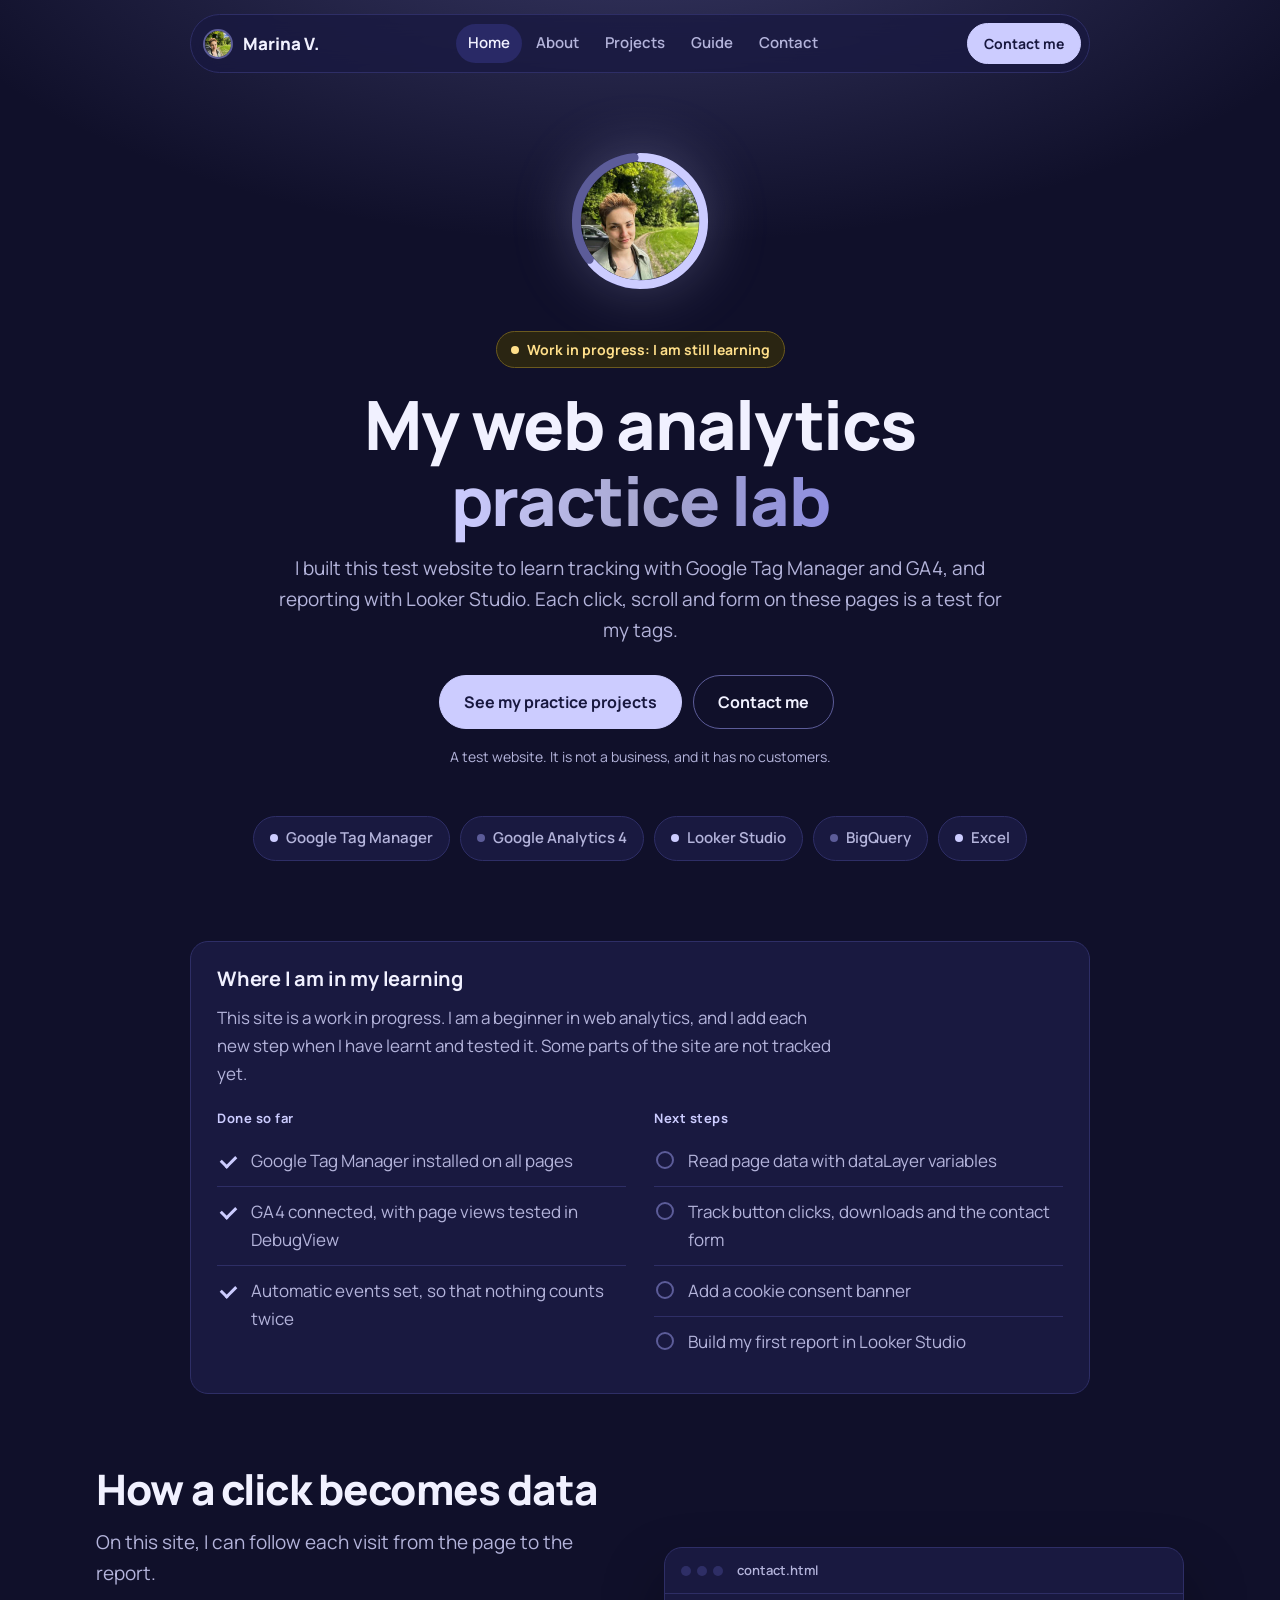
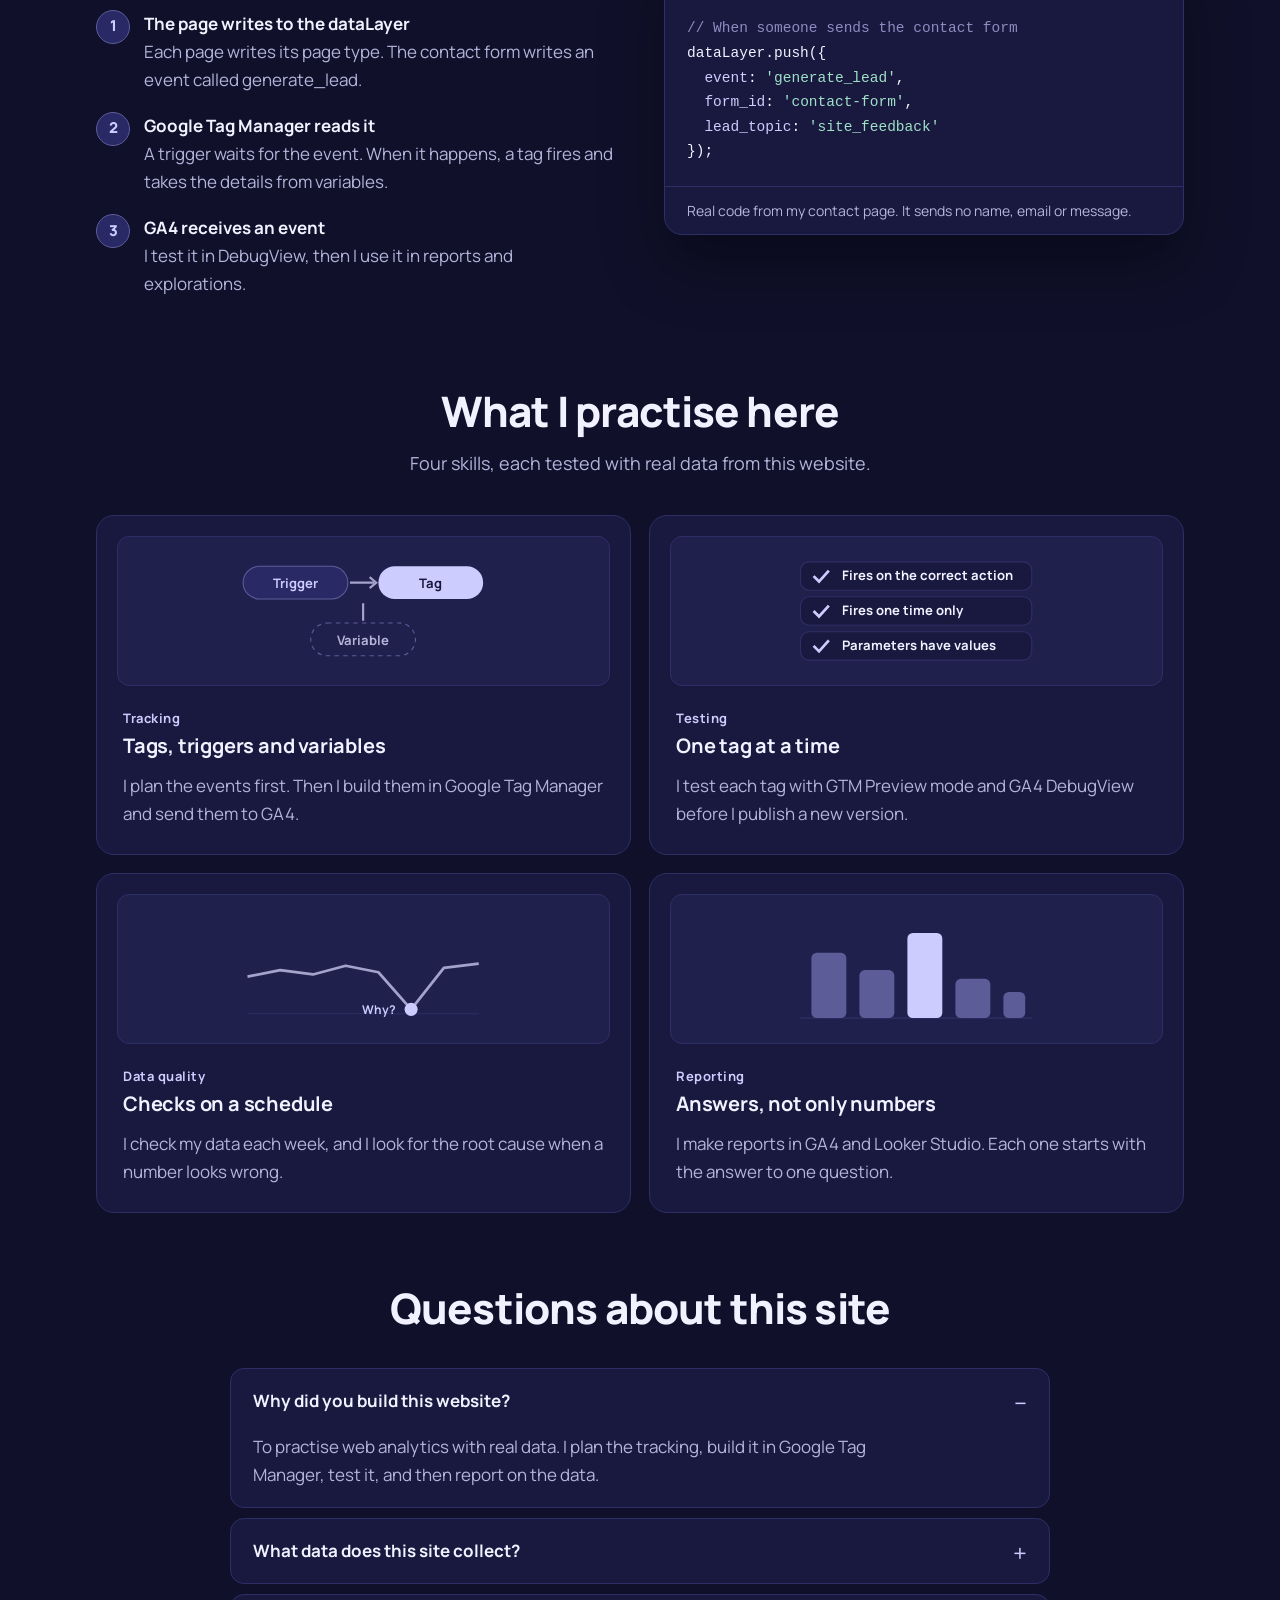
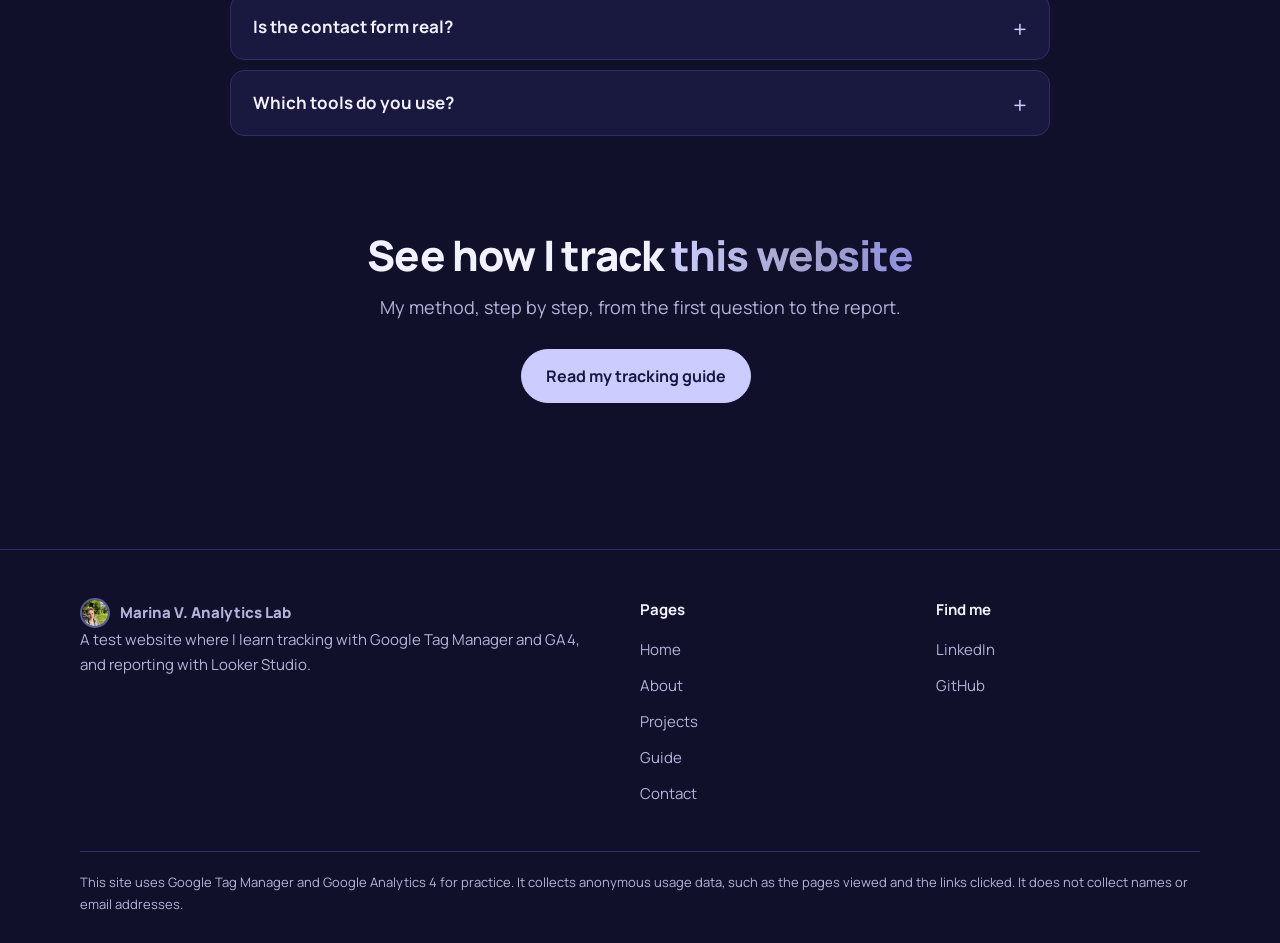
==== commit 863c3672: "Revise learning progress and tools in index.html Updated the content to reflect ongoing learning and" ====
--- a/index.html
+++ b/index.html
@@ -3,7 +3,6 @@
 <head>
   <meta charset="utf-8">
   <meta name="viewport" content="width=device-width, initial-scale=1">
-  <!-- Draft: stops Google from showing this site. Remove this line when the site is finished. -->
   <meta name="robots" content="noindex, nofollow">
   <title>Marina V. | Analytics Lab</title>
   <meta name="description" content="The practice website of Marina V. I use it to learn web tracking with Google Tag Manager and GA4, and reporting with Looker Studio.">
@@ -55,18 +54,45 @@
         </svg>
         <img src="images/marina.jpg" alt="Portrait of Marina V.">
       </div>
+      <p class="wip-badge"><span aria-hidden="true"></span>Work in progress: I am still learning</p>
       <h1>My web analytics<br><span class="grad">practice lab</span></h1>
       <p class="lead">I built this test website to learn tracking with Google Tag Manager and GA4, and reporting with Looker Studio. Each click, scroll and form on these pages is a test for my tags.</p>
       <a class="btn" id="cta-projects" href="projects.html">See my practice projects</a>
       <a class="btn ghost" id="cta-contact" href="contact.html">Contact me</a>
       <p class="small-note">A test website. It is not a business, and it has no customers.</p>
-      <ul class="tool-row" aria-label="Tools I use">
+      <ul class="tool-row" aria-label="Tools I am learning">
         <li>Google Tag Manager</li>
         <li>Google Analytics 4</li>
         <li>Looker Studio</li>
         <li>BigQuery</li>
         <li>Excel</li>
       </ul>
+    </section>
+
+    <section class="section">
+      <div class="card progress-card">
+        <h3>Where I am in my learning</h3>
+        <p>This site is a work in progress. I am a beginner in web analytics, and I add each new step when I have learnt and tested it. Some parts of the site are not tracked yet.</p>
+        <div class="progress-cols">
+          <div>
+            <span class="label">Done so far</span>
+            <ul class="check-list">
+              <li>Google Tag Manager installed on all pages</li>
+              <li>GA4 connected, with page views tested in DebugView</li>
+              <li>Automatic events set, so that nothing counts twice</li>
+            </ul>
+          </div>
+          <div>
+            <span class="label">Next steps</span>
+            <ul class="todo-list">
+              <li>Read page data with dataLayer variables</li>
+              <li>Track button clicks, downloads and the contact form</li>
+              <li>Add a cookie consent banner</li>
+              <li>Build my first report in Looker Studio</li>
+            </ul>
+          </div>
+        </div>
+      </div>
     </section>
 
     <section class="section split">
--- a/styles.css
+++ b/styles.css
@@ -1,6 +1,5 @@
 /* ==========================================================
    Marina V. Analytics Lab
-   Dark theme, inspired by modern portfolio builder sites.
    ========================================================== */
 
 /* 1. DESIGN TOKENS: change colours and font here only */
@@ -599,7 +598,65 @@
   font-size: 13px;
 }
 
-/* 17. SMALL SCREENS */
+/* 17. WORK IN PROGRESS: badge in the hero and the learning progress card */
+.wip-badge {
+  display: inline-flex;
+  align-items: center;
+  gap: 8px;
+  margin: 0 auto 18px;
+  padding: 6px 14px;
+  border-radius: 999px;
+  border: 1px solid #6B5A1E;
+  background: #2A2512;
+  color: #FFDF8A;
+  font-size: 14px;
+  font-weight: 700;
+}
+
+.wip-badge span {
+  width: 8px;
+  height: 8px;
+  border-radius: 50%;
+  background: #FFDF8A;
+}
+
+.progress-card { max-width: 900px; margin: 0 auto; }
+.progress-card > p { color: var(--muted); margin-bottom: 20px; }
+
+.progress-cols {
+  display: grid;
+  grid-template-columns: 1fr 1fr;
+  gap: 28px;
+}
+
+.todo-list { list-style: none; padding: 0; margin: 0; }
+
+.todo-list li {
+  position: relative;
+  padding: 11px 0 11px 34px;
+  border-bottom: 1px solid var(--line);
+  color: var(--muted);
+}
+
+.todo-list li:last-child { border-bottom: 0; }
+
+/* An empty circle: not done yet */
+.todo-list li::before {
+  content: "";
+  position: absolute;
+  left: 2px;
+  top: 15px;
+  width: 14px;
+  height: 14px;
+  border-radius: 50%;
+  border: 2px solid var(--violet);
+}
+
+@media (max-width: 700px) {
+  .progress-cols { grid-template-columns: 1fr; gap: 8px; }
+}
+
+/* 18. SMALL SCREENS */
 @media (max-width: 860px) {
   .split, .about-grid, .featured { grid-template-columns: 1fr; }
   .funnel { border-left: 0; border-top: 1px solid var(--line); min-height: 200px; }
